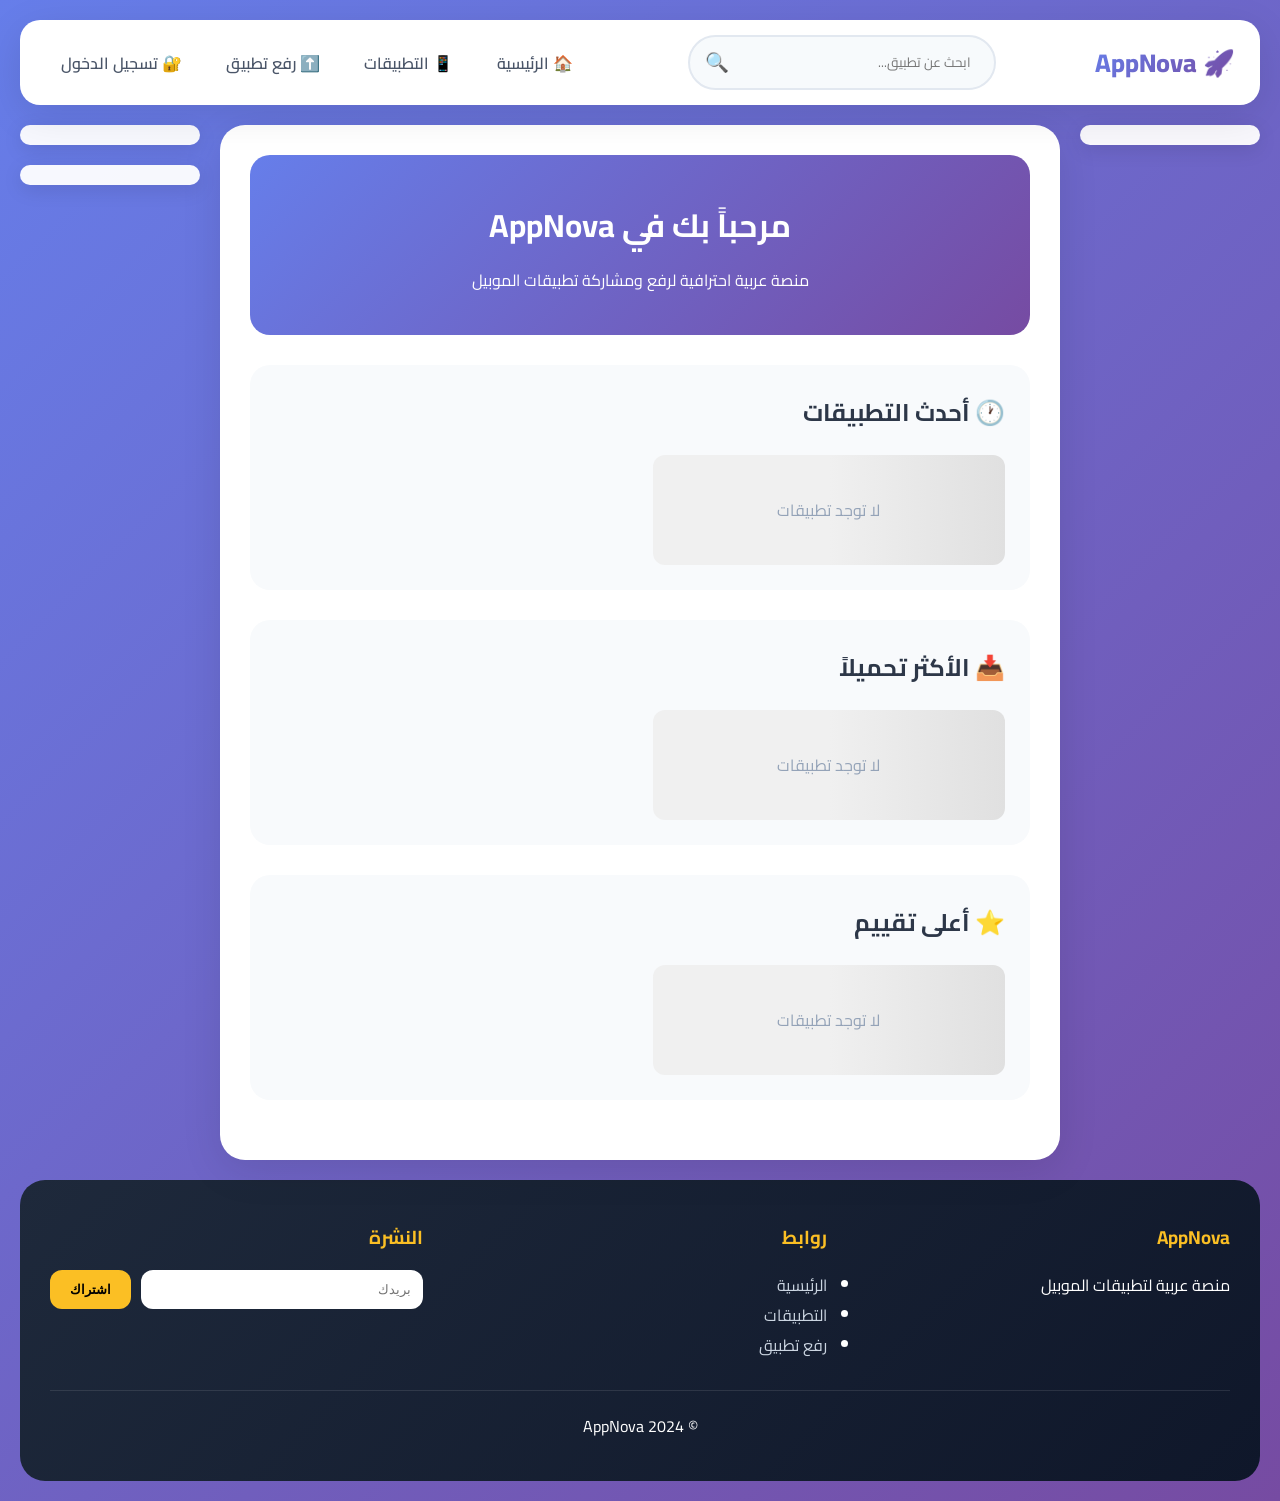
==== index.html @ c6bdfb3c "Add files via upload" ====
<!DOCTYPE html>
<html lang="ar" dir="rtl">
<head>
    <meta charset="UTF-8">
    <meta name="viewport" content="width=device-width, initial-scale=1.0">
    <title>AppNova - الرئيسية | متجر تطبيقات عربي</title>
    <link href="https://fonts.googleapis.com/css2?family=Cairo:wght@400;500;600;700;800&display=swap" rel="stylesheet">
    <link rel="stylesheet" href="style.css">
</head>
<body>
    <nav class="navbar">
        <div class="nav-container">
            <div class="logo">🚀 AppNova</div>
            <div class="search-container">
                <input type="text" id="searchInput" placeholder="ابحث عن تطبيق...">
                <button onclick="searchApps()">🔍</button>
            </div>
            <ul class="nav-links">
                <li><a href="index.html">🏠 الرئيسية</a></li>
                <li><a href="apps.html">📱 التطبيقات</a></li>
                <li id="uploadNav"><a href="upload.html">⬆️ رفع تطبيق</a></li>
                <li id="loginNav"><a href="login.html">🔐 تسجيل الدخول</a></li>
                <li id="adminNav" style="display:none;"><a href="admin.html">⚙️ الإدارة</a></li>
                <li id="userInfo" style="display:none;"></li>
            </ul>
        </div>
    </nav>

    <div class="main-layout">
        <aside class="ad-sidebar ad-left">
            <div class="ad-container">
                <script>
                    atOptions = {'key': 'd97eda55927b2ccbf2ad42d5cb6201f8', 'format': 'iframe', 'height': 600, 'width': 160};
                </script>
                <script src="https://www.highperformanceformat.com/d97eda55927b2ccbf2ad42d5cb6201f8/invoke.js"></script>
            </div>
        </aside>

        <main class="content-wrapper">
            <div class="hero">
                <h1>مرحباً بك في AppNova</h1>
                <p>منصة عربية احترافية لرفع ومشاركة تطبيقات الموبيل</p>
            </div>
            
            <div class="apps-section">
                <h2>🕐 أحدث التطبيقات</h2>
                <div class="apps-grid" id="latestApps"></div>
            </div>
            
            <div class="apps-section">
                <h2>📥 الأكثر تحميلاً</h2>
                <div class="apps-grid" id="mostDownloadedApps"></div>
            </div>
            
            <div class="apps-section">
                <h2>⭐ أعلى تقييم</h2>
                <div class="apps-grid" id="topRatedApps"></div>
            </div>
        </main>

        <aside class="ad-sidebar ad-right">
            <div class="ad-container">
                <script src="https://pl28941417.profitablecpmratenetwork.com/56/78/41/567841b929b9b0b5da580931d4c9140c.js"></script>
            </div>
            <div class="ad-container" style="margin-top: 20px;">
                <script>
                    atOptions = {'key': 'd97eda55927b2ccbf2ad42d5cb6201f8', 'format': 'iframe', 'height': 600, 'width': 160};
                </script>
                <script src="https://www.highperformanceformat.com/d97eda55927b2ccbf2ad42d5cb6201f8/invoke.js"></script>
            </div>
        </aside>
    </div>

    <footer class="footer">
        <div class="footer-content">
            <div class="footer-section"><h3>AppNova</h3><p>منصة عربية لتطبيقات الموبيل</p></div>
            <div class="footer-section"><h3>روابط</h3><ul><li><a href="index.html">الرئيسية</a></li><li><a href="apps.html">التطبيقات</a></li><li><a href="upload.html">رفع تطبيق</a></li></ul></div>
            <div class="footer-section"><h3>النشرة</h3><div class="newsletter"><input type="email" id="newsletterEmail" placeholder="بريدك"><button onclick="subscribeNewsletter()">اشتراك</button></div></div>
        </div>
        <div class="footer-bottom">© 2024 AppNova</div>
    </footer>

    <div id="ratingModal" class="modal">
        <div class="modal-content">
            <span class="close" onclick="closeModal()">&times;</span>
            <h3>⭐ تقييم التطبيق</h3>
            <div id="modalAppInfo"></div>
            <div class="rating-stars">
                <span class="star" onclick="setRating(1)">★</span>
                <span class="star" onclick="setRating(2)">★</span>
                <span class="star" onclick="setRating(3)">★</span>
                <span class="star" onclick="setRating(4)">★</span>
                <span class="star" onclick="setRating(5)">★</span>
            </div>
            <textarea id="commentText" placeholder="تعليقك..." rows="3"></textarea>
            <button onclick="submitRating()" class="submit-btn">إرسال</button>
        </div>
    </div>

    <div id="downloadModal" class="modal">
        <div class="modal-content">
            <span class="close" onclick="closeDownloadModal()">&times;</span>
            <h3>📥 تأكيد التحميل</h3>
            <div id="downloadAppInfo"></div>
            <button onclick="confirmDownload()" class="submit-btn" style="background:#10b981;">نعم، تحميل</button>
            <button onclick="closeDownloadModal()" class="submit-btn" style="background:#94a3b8;">إلغاء</button>
        </div>
    </div>

    <div id="adModal" class="modal">
        <div class="modal-content">
            <span class="close" onclick="closeAdModal()">&times;</span>
            <div id="modalAdContent"></div>
            <button onclick="closeAdModal()" class="submit-btn">إغلاق</button>
        </div>
    </div>

    <script src="config.js"></script>
    <script src="common.js"></script>
    <script src="home.js"></script>
</body>
</html>
---- style.css ----
* {
    margin: 0;
    padding: 0;
    box-sizing: border-box;
}

body {
    font-family: 'Cairo', sans-serif;
    background: linear-gradient(135deg, #667eea 0%, #764ba2 100%);
    min-height: 100vh;
    color: #2d3748;
}

/* شريط التنقل */
.navbar {
    background: white;
    border-radius: 20px;
    box-shadow: 0 10px 40px rgba(0,0,0,0.1);
    margin: 20px;
    position: sticky;
    top: 20px;
    z-index: 100;
}

.nav-container {
    padding: 15px 25px;
    display: flex;
    justify-content: space-between;
    align-items: center;
    flex-wrap: wrap;
    gap: 15px;
}

.logo {
    font-size: 1.6rem;
    font-weight: 800;
    background: linear-gradient(135deg, #667eea 0%, #764ba2 100%);
    -webkit-background-clip: text;
    background-clip: text;
    color: transparent;
}

.search-container {
    display: flex;
    background: #f7fafc;
    border-radius: 50px;
    padding: 5px 15px;
    border: 2px solid #e2e8f0;
}

.search-container input {
    border: none;
    background: none;
    padding: 8px;
    width: 250px;
    font-family: inherit;
    outline: none;
}

.search-container button {
    background: none;
    border: none;
    cursor: pointer;
    color: #667eea;
    font-size: 1.2rem;
}

.nav-links {
    display: flex;
    list-style: none;
    gap: 12px;
    flex-wrap: wrap;
}

.nav-links a {
    text-decoration: none;
    color: #4a5568;
    font-weight: 600;
    padding: 8px 16px;
    border-radius: 12px;
    transition: all 0.3s;
    display: flex;
    align-items: center;
    gap: 8px;
}

.nav-links a:hover {
    background: linear-gradient(135deg, #667eea 0%, #764ba2 100%);
    color: white;
}

/* التخطيط الرئيسي */
.main-layout {
    display: flex;
    max-width: 1400px;
    margin: 0 auto;
    padding: 0 20px;
    gap: 20px;
}

.content-wrapper {
    flex: 1;
    min-width: 0;
    background: white;
    border-radius: 25px;
    padding: 30px;
    box-shadow: 0 10px 40px rgba(0,0,0,0.1);
}

/* الإعلانات الجانبية */
.ad-sidebar {
    width: 180px;
    flex-shrink: 0;
}

.ad-container {
    background: rgba(255,255,255,0.95);
    border-radius: 15px;
    padding: 10px;
    text-align: center;
    box-shadow: 0 5px 20px rgba(0,0,0,0.1);
}

/* الهيرو */
.hero {
    text-align: center;
    padding: 40px 30px;
    background: linear-gradient(135deg, #667eea 0%, #764ba2 100%);
    border-radius: 20px;
    color: white;
    margin-bottom: 30px;
}

.hero h1 {
    font-size: 2rem;
    margin-bottom: 10px;
}

/* أقسام التطبيقات */
.apps-section {
    background: #f8fafc;
    border-radius: 20px;
    padding: 25px;
    margin-bottom: 30px;
}

.apps-section h2 {
    margin-bottom: 20px;
    color: #2d3748;
}

.apps-grid {
    display: grid;
    grid-template-columns: repeat(auto-fill, minmax(280px, 1fr));
    gap: 25px;
}

/* بطاقات التطبيقات */
.app-card {
    background: white;
    border-radius: 16px;
    overflow: hidden;
    box-shadow: 0 5px 20px rgba(0,0,0,0.08);
    transition: all 0.3s;
    cursor: pointer;
}

.app-card:hover {
    transform: translateY(-5px);
    box-shadow: 0 15px 35px rgba(0,0,0,0.15);
}

.app-card-image {
    width: 100%;
    height: 180px;
    object-fit: cover;
}

.app-card-content {
    padding: 18px;
}

.app-card-title {
    font-size: 1.1rem;
    font-weight: 800;
    margin-bottom: 8px;
}

.app-card-description {
    color: #718096;
    font-size: 0.85rem;
    margin-bottom: 12px;
    line-height: 1.5;
    display: -webkit-box;
    -webkit-line-clamp: 2;
    -webkit-box-orient: vertical;
    overflow: hidden;
}

.app-card-meta {
    display: flex;
    justify-content: space-between;
    margin-bottom: 8px;
    font-size: 0.8rem;
    color: #a0aec0;
}

.app-card-rating {
    color: #fbbf24;
}

.app-card-download {
    display: block;
    background: linear-gradient(135deg, #667eea 0%, #764ba2 100%);
    color: white;
    text-align: center;
    padding: 10px;
    border-radius: 12px;
    text-decoration: none;
    font-weight: 600;
    margin-top: 12px;
}

/* الفوتر */
.footer {
    background: linear-gradient(135deg, #1e293b 0%, #0f172a 100%);
    color: white;
    border-radius: 25px;
    margin: 20px;
    padding: 40px 30px;
}

.footer-content {
    display: grid;
    grid-template-columns: repeat(auto-fit, minmax(250px, 1fr));
    gap: 30px;
    margin-bottom: 30px;
}

.footer-section h3 {
    margin-bottom: 15px;
    color: #fbbf24;
}

.footer-section a {
    color: #cbd5e1;
    text-decoration: none;
}

.newsletter {
    display: flex;
    gap: 10px;
    margin-top: 10px;
}

.newsletter input {
    flex: 1;
    padding: 12px;
    border: none;
    border-radius: 12px;
}

.newsletter button {
    padding: 12px 20px;
    background: #fbbf24;
    border: none;
    border-radius: 12px;
    cursor: pointer;
    font-weight: bold;
}

.footer-bottom {
    text-align: center;
    padding-top: 20px;
    border-top: 1px solid rgba(255,255,255,0.1);
}

/* نماذج */
.upload-form-container, .auth-container {
    max-width: 600px;
    margin: 0 auto;
}

.form-group {
    margin-bottom: 15px;
}

.form-group label {
    display: block;
    margin-bottom: 8px;
    font-weight: 600;
}

.form-group input,
.form-group select,
.form-group textarea {
    width: 100%;
    padding: 12px;
    border: 2px solid #e2e8f0;
    border-radius: 12px;
    font-family: inherit;
    font-size: 0.95rem;
}

.form-group input:focus,
.form-group select:focus,
.form-group textarea:focus {
    outline: none;
    border-color: #667eea;
}

.form-row {
    display: grid;
    grid-template-columns: 1fr 1fr;
    gap: 15px;
    margin-bottom: 15px;
}

.submit-btn {
    width: 100%;
    padding: 14px;
    background: linear-gradient(135deg, #667eea 0%, #764ba2 100%);
    color: white;
    border: none;
    border-radius: 12px;
    font-weight: bold;
    cursor: pointer;
    transition: transform 0.2s;
}

.submit-btn:hover {
    transform: translateY(-2px);
}

/* التصنيفات */
.categories-bar {
    display: flex;
    gap: 12px;
    margin-bottom: 30px;
    flex-wrap: wrap;
    justify-content: center;
}

.category-btn {
    padding: 8px 20px;
    border: 2px solid #667eea;
    background: white;
    border-radius: 50px;
    cursor: pointer;
    font-family: inherit;
    font-weight: 600;
}

.category-btn.active,
.category-btn:hover {
    background: linear-gradient(135deg, #667eea 0%, #764ba2 100%);
    color: white;
}

/* النوافذ المنبثقة */
.modal {
    display: none;
    position: fixed;
    z-index: 1000;
    left: 0;
    top: 0;
    width: 100%;
    height: 100%;
    background: rgba(0,0,0,0.7);
}

.modal-content {
    background: white;
    margin: 5% auto;
    padding: 30px;
    border-radius: 25px;
    width: 90%;
    max-width: 500px;
    position: relative;
}

.close {
    position: absolute;
    left: 20px;
    top: 20px;
    font-size: 28px;
    cursor: pointer;
}

.rating-stars {
    display: flex;
    justify-content: center;
    gap: 12px;
    margin: 20px 0;
    font-size: 2.5rem;
}

.star {
    cursor: pointer;
    color: #cbd5e1;
}

.star.active {
    color: #fbbf24;
}

/* تنبيهات */
.alert {
    position: fixed;
    top: 20px;
    right: 20px;
    padding: 15px 25px;
    border-radius: 12px;
    color: white;
    font-weight: 600;
    z-index: 1001;
    animation: slideIn 0.3s;
}

.alert-success { background: #10b981; }
.alert-error { background: #ef4444; }
.alert-info { background: #3b82f6; }

@keyframes slideIn {
    from { transform: translateX(100%); opacity: 0; }
    to { transform: translateX(0); opacity: 1; }
}

@keyframes slideOut {
    from { transform: translateX(0); opacity: 1; }
    to { transform: translateX(100%); opacity: 0; }
}

/* تصميم متجاوب */
@media (max-width: 768px) {
    .main-layout {
        flex-direction: column;
        padding: 0 10px;
    }
    
    .ad-sidebar {
        width: 100%;
        display: flex;
        gap: 10px;
        order: 1;
    }
    
    .ad-sidebar .ad-container {
        flex: 1;
    }
    
    .content-wrapper {
        order: 0;
    }
    
    .nav-container {
        flex-direction: column;
    }
    
    .search-container {
        width: 100%;
    }
    
    .search-container input {
        width: 100%;
    }
    
    .hero h1 {
        font-size: 1.5rem;
    }
    
    .form-row {
        grid-template-columns: 1fr;
    }
    
    .apps-grid {
        grid-template-columns: 1fr;
    }
    
    .admin-tabs {
        justify-content: center;
    }
    
    .admin-tab {
        padding: 8px 16px;
        font-size: 0.85rem;
    }
    
    .stats-cards {
        grid-template-columns: repeat(2, 1fr);
    }
}

.loading-skeleton {
    background: linear-gradient(90deg, #f0f0f0 25%, #e0e0e0 50%, #f0f0f0 75%);
    background-size: 200% 100%;
    animation: loading 1s infinite;
    padding: 40px;
    text-align: center;
    border-radius: 12px;
    color: #94a3b8;
}

@keyframes loading {
    0% { background-position: 200% 0; }
    100% { background-position: -200% 0; }
}
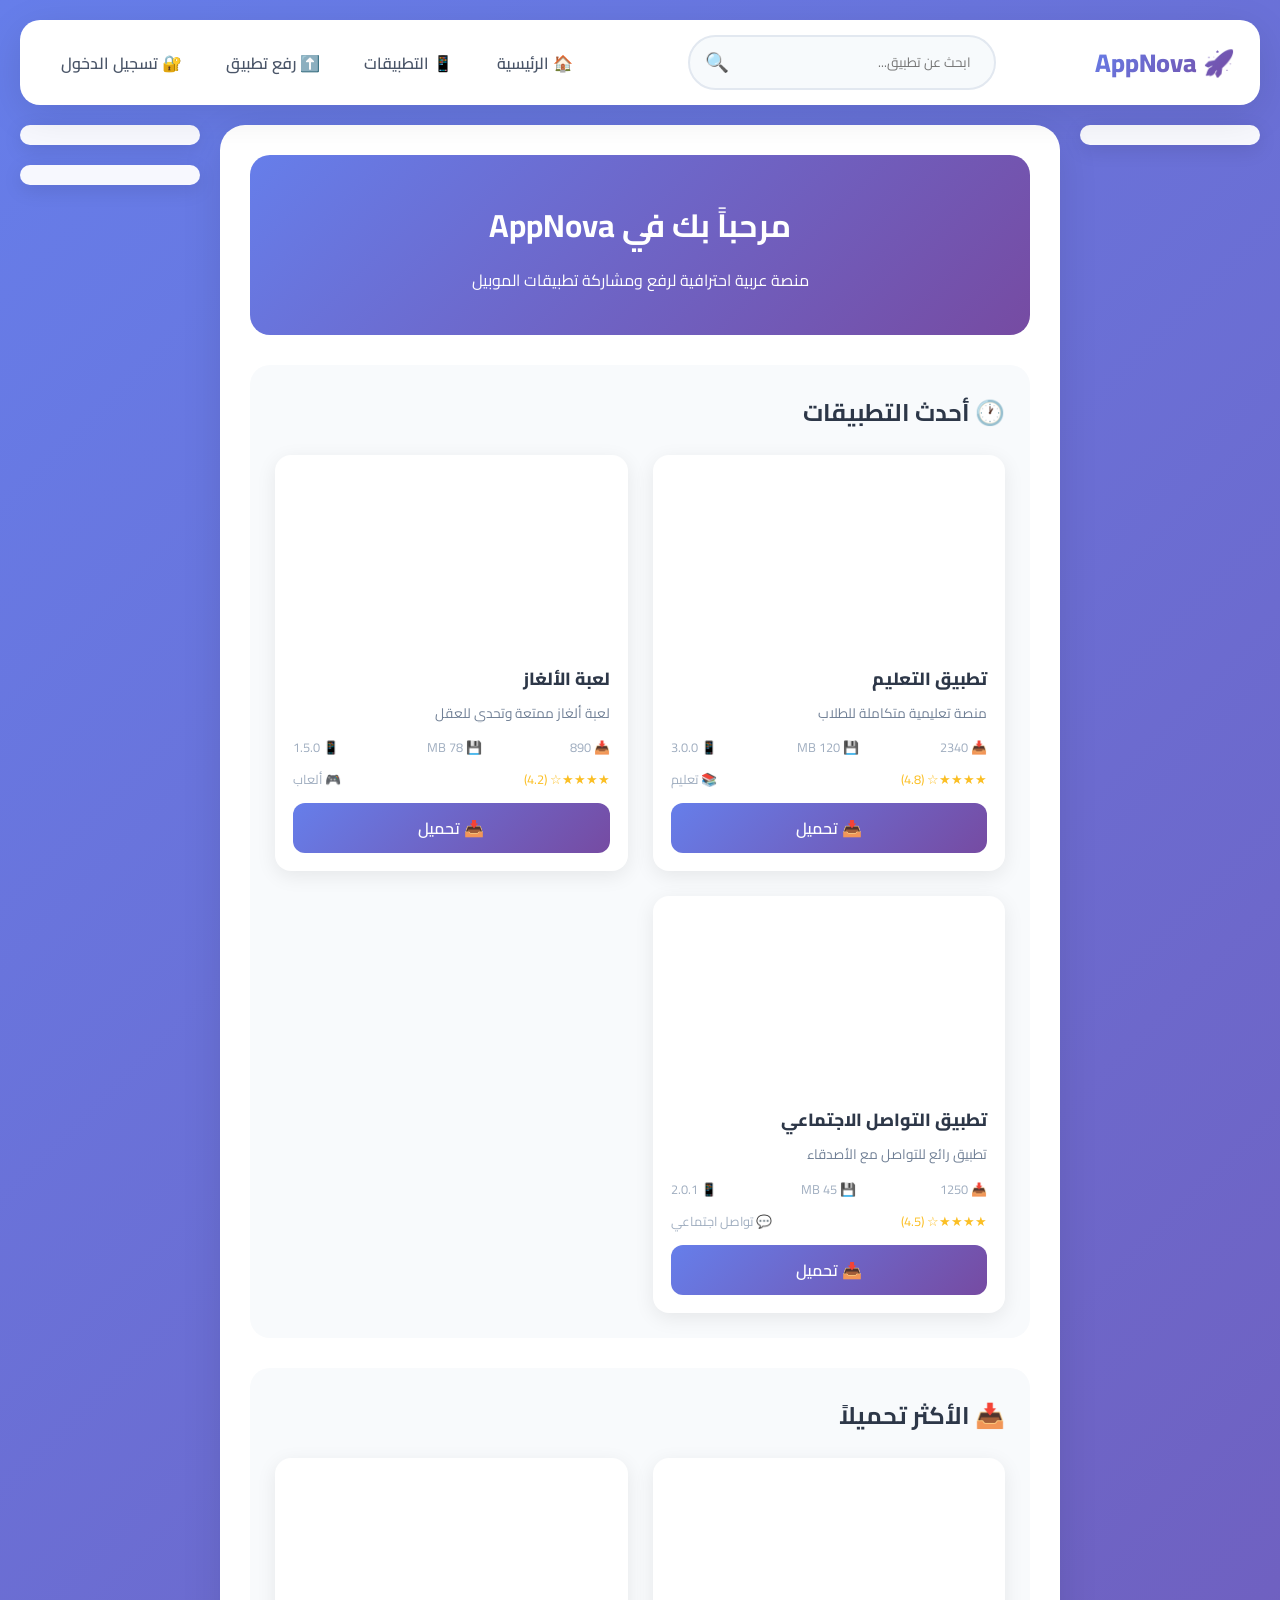
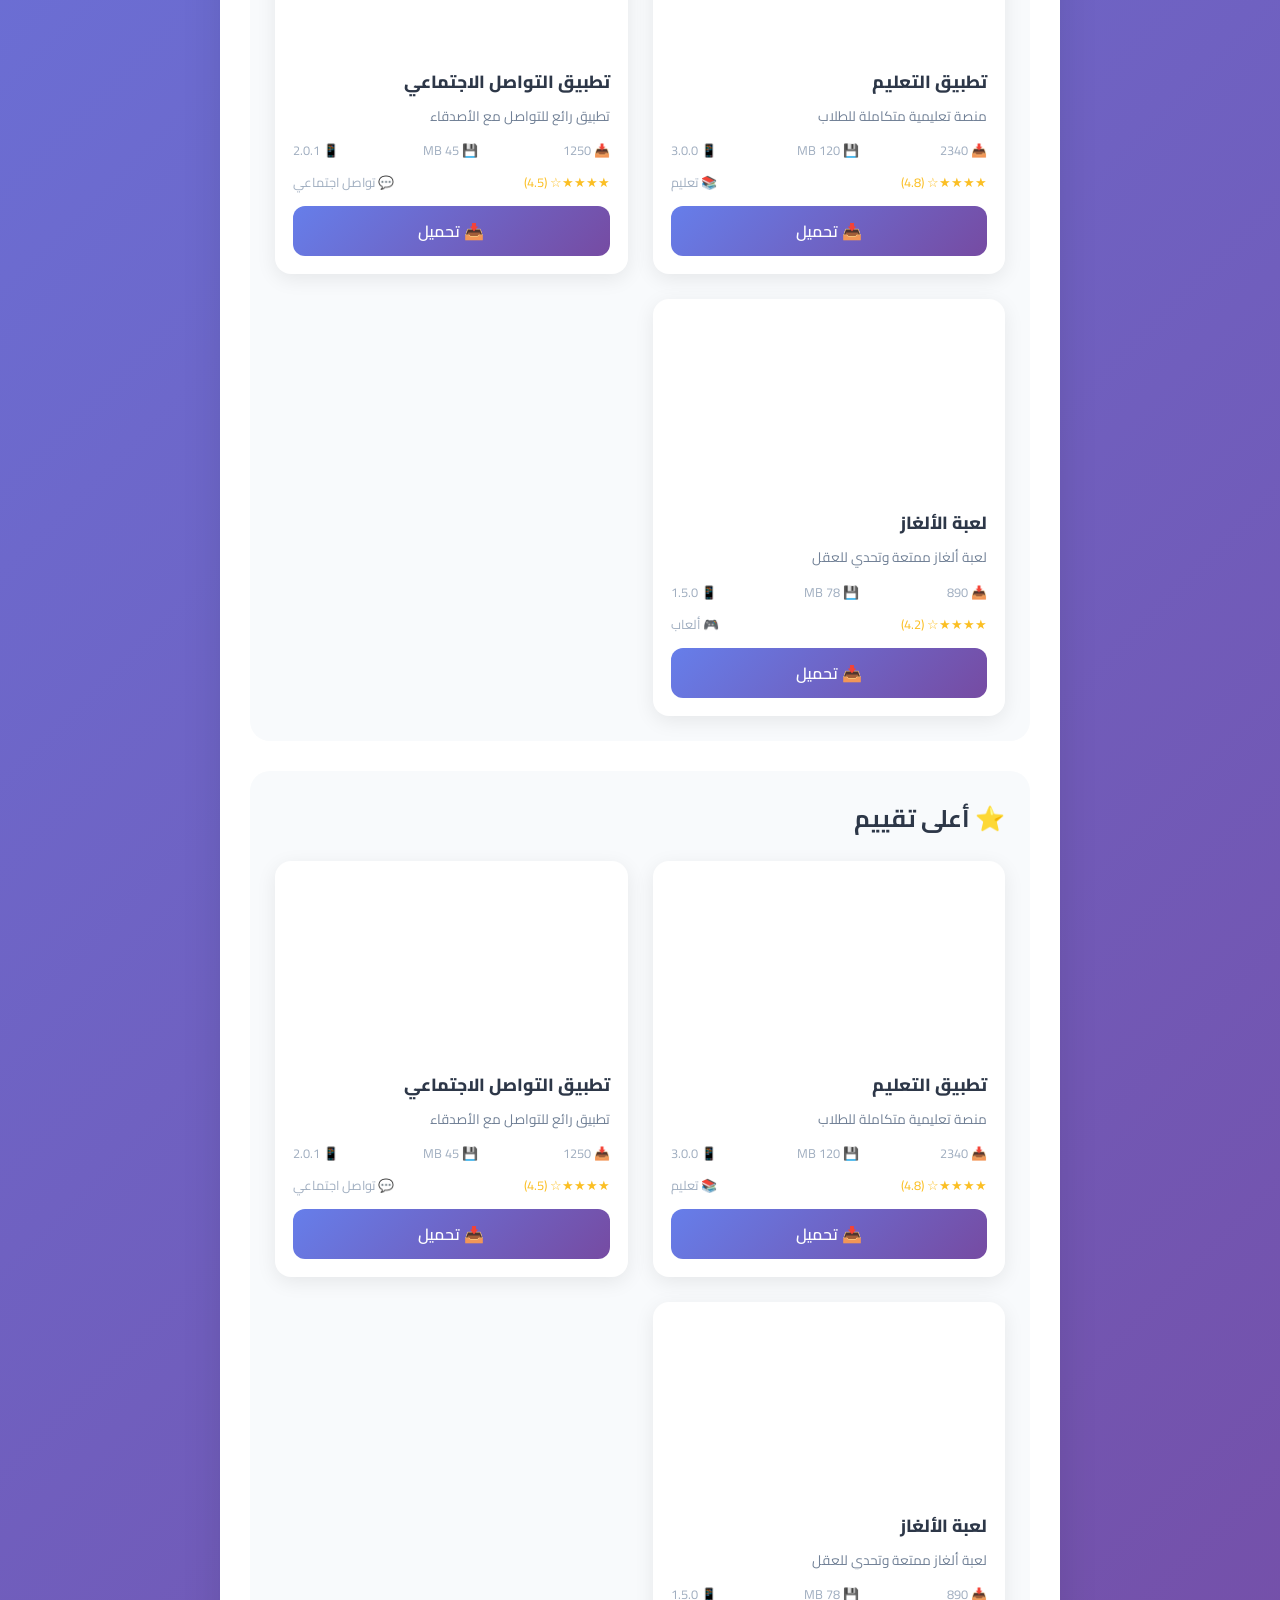
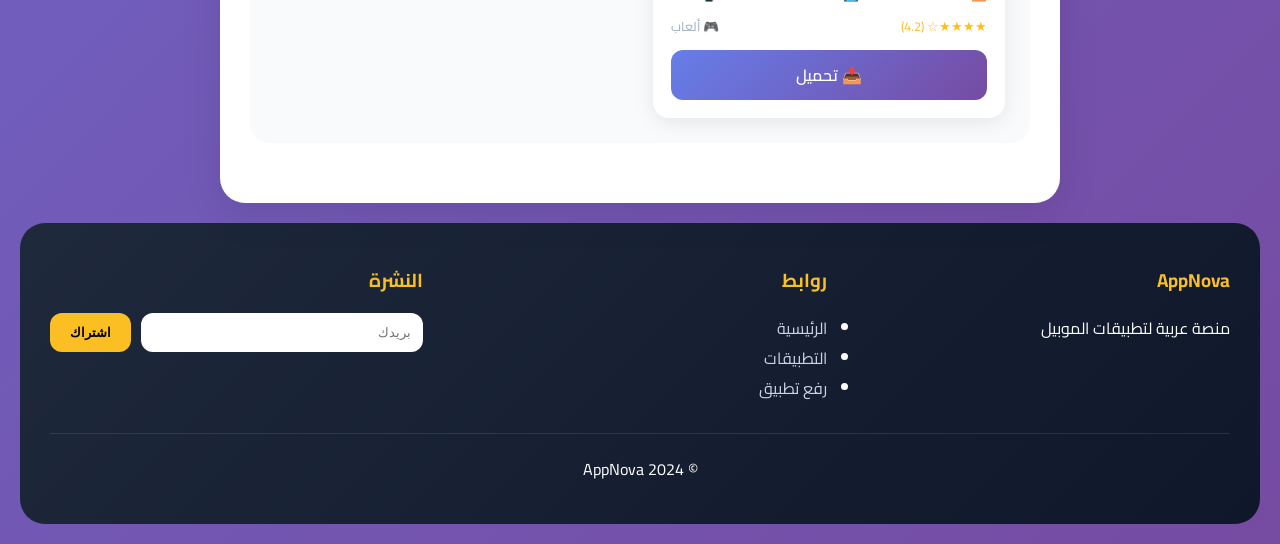
==== commit ebef2bd9: "Add files via upload" ====
--- a/index.html
+++ b/index.html
@@ -20,7 +20,8 @@
                 <li><a href="apps.html">📱 التطبيقات</a></li>
                 <li id="uploadNav"><a href="upload.html">⬆️ رفع تطبيق</a></li>
                 <li id="loginNav"><a href="login.html">🔐 تسجيل الدخول</a></li>
-                <li id="adminNav" style="display:none;"><a href="admin.html">⚙️ الإدارة</a></li>
+                <li id="adminNav" style="display:none;"><a href="admin.html">👑 الإدارة</a></li>
+                <li id="moderatorNav" style="display:none;"><a href="admin.html">🛡️ الإشراف</a></li>
                 <li id="userInfo" style="display:none;"></li>
             </ul>
         </div>
@@ -29,10 +30,7 @@
     <div class="main-layout">
         <aside class="ad-sidebar ad-left">
             <div class="ad-container">
-                <script>
-                    atOptions = {'key': 'd97eda55927b2ccbf2ad42d5cb6201f8', 'format': 'iframe', 'height': 600, 'width': 160};
-                </script>
-                <script src="https://www.highperformanceformat.com/d97eda55927b2ccbf2ad42d5cb6201f8/invoke.js"></script>
+                <script src="https://pl28941680.profitablecpmratenetwork.com/8b/d5/21/8bd5212efbe7fc123c0c78afb316cd4f.js"></script>
             </div>
         </aside>
 
@@ -60,13 +58,10 @@
 
         <aside class="ad-sidebar ad-right">
             <div class="ad-container">
-                <script src="https://pl28941417.profitablecpmratenetwork.com/56/78/41/567841b929b9b0b5da580931d4c9140c.js"></script>
+                <script src="https://pl28941680.profitablecpmratenetwork.com/8b/d5/21/8bd5212efbe7fc123c0c78afb316cd4f.js"></script>
             </div>
             <div class="ad-container" style="margin-top: 20px;">
-                <script>
-                    atOptions = {'key': 'd97eda55927b2ccbf2ad42d5cb6201f8', 'format': 'iframe', 'height': 600, 'width': 160};
-                </script>
-                <script src="https://www.highperformanceformat.com/d97eda55927b2ccbf2ad42d5cb6201f8/invoke.js"></script>
+                <script src="https://pl28941680.profitablecpmratenetwork.com/8b/d5/21/8bd5212efbe7fc123c0c78afb316cd4f.js"></script>
             </div>
         </aside>
     </div>
--- a/style.css
+++ b/style.css
@@ -11,14 +11,14 @@
     color: #2d3748;
 }
 
-/* شريط التنقل */
+/* شريط التنقل - متحرك مع الصفحة (غير ثابت) */
 .navbar {
     background: white;
     border-radius: 20px;
     box-shadow: 0 10px 40px rgba(0,0,0,0.1);
     margin: 20px;
-    position: sticky;
-    top: 20px;
+    position: relative;
+    top: auto;
     z-index: 100;
 }
 
@@ -431,7 +431,7 @@
     to { transform: translateX(100%); opacity: 0; }
 }
 
-/* تصميم متجاوب */
+/* ========== تصميم الموبايل - 2 أعمدة ========== */
 @media (max-width: 768px) {
     .main-layout {
         flex-direction: column;
@@ -451,6 +451,7 @@
     
     .content-wrapper {
         order: 0;
+        padding: 15px;
     }
     
     .nav-container {
@@ -473,21 +474,151 @@
         grid-template-columns: 1fr;
     }
     
+    /* 2 أعمدة في عرض الموبايل */
     .apps-grid {
-        grid-template-columns: 1fr;
-    }
-    
-    .admin-tabs {
-        justify-content: center;
-    }
-    
-    .admin-tab {
-        padding: 8px 16px;
+        grid-template-columns: repeat(2, 1fr);
+        gap: 12px;
+    }
+    
+    .app-card {
+        margin: 0;
+    }
+    
+    .app-card-image {
+        height: 100px;
+    }
+    
+    .app-card-content {
+        padding: 10px;
+    }
+    
+    .app-card-title {
         font-size: 0.85rem;
+        margin-bottom: 4px;
+    }
+    
+    .app-card-description {
+        font-size: 0.7rem;
+        -webkit-line-clamp: 2;
+        margin-bottom: 6px;
+    }
+    
+    .app-card-meta {
+        font-size: 0.65rem;
+        flex-wrap: wrap;
+        gap: 4px;
+        margin-bottom: 4px;
+    }
+    
+    .app-card-download {
+        padding: 6px;
+        font-size: 0.7rem;
+        margin-top: 8px;
+    }
+    
+    .apps-section {
+        padding: 12px;
+        margin-bottom: 15px;
+    }
+    
+    .apps-section h2 {
+        font-size: 1.1rem;
+        margin-bottom: 12px;
     }
     
     .stats-cards {
         grid-template-columns: repeat(2, 1fr);
+        gap: 10px;
+    }
+    
+    .stat-card {
+        padding: 10px;
+    }
+    
+    .stat-card h3 {
+        font-size: 1.2rem;
+    }
+    
+    .stat-card p {
+        font-size: 0.7rem;
+    }
+    
+    .admin-table {
+        font-size: 0.7rem;
+        overflow-x: auto;
+    }
+    
+    .admin-table th,
+    .admin-table td {
+        padding: 6px 4px;
+    }
+    
+    .action-buttons {
+        gap: 3px;
+        flex-direction: column;
+    }
+    
+    .btn-edit, .btn-delete, .btn-view, .btn-permissions {
+        padding: 3px 6px;
+        font-size: 0.6rem;
+    }
+    
+    .admin-tabs {
+        gap: 5px;
+        justify-content: center;
+        flex-wrap: wrap;
+    }
+    
+    .admin-tab {
+        padding: 6px 12px;
+        font-size: 0.7rem;
+    }
+    
+    .permissions-group {
+        gap: 8px;
+        flex-wrap: wrap;
+    }
+    
+    .permissions-group label {
+        font-size: 0.7rem;
+    }
+    
+    .footer {
+        margin: 10px;
+        padding: 20px 15px;
+    }
+    
+    .footer-content {
+        grid-template-columns: 1fr;
+        gap: 15px;
+    }
+    
+    .newsletter {
+        flex-direction: column;
+    }
+    
+    .newsletter button {
+        width: 100%;
+    }
+    
+    .categories-admin {
+        padding: 12px;
+    }
+    
+    .category-item {
+        flex-direction: column;
+        gap: 8px;
+        text-align: center;
+    }
+    
+    .add-category-form {
+        flex-direction: column;
+    }
+    
+    .permissions-modal-content {
+        width: 95%;
+        margin: 10% auto;
+        padding: 20px;
     }
 }
 
@@ -504,4 +635,214 @@
 @keyframes loading {
     0% { background-position: 200% 0; }
     100% { background-position: -200% 0; }
+}
+
+/* إضافات لإدارة التصنيفات */
+.categories-admin {
+    background: #f8fafc;
+    border-radius: 15px;
+    padding: 20px;
+    margin-bottom: 20px;
+}
+
+.category-item {
+    display: flex;
+    justify-content: space-between;
+    align-items: center;
+    padding: 12px;
+    border-bottom: 1px solid #e2e8f0;
+    transition: background 0.2s;
+}
+
+.category-item:hover {
+    background: #f1f5f9;
+}
+
+.category-item:last-child {
+    border-bottom: none;
+}
+
+.category-name {
+    font-weight: 600;
+    display: flex;
+    align-items: center;
+    gap: 10px;
+    font-size: 1rem;
+}
+
+.category-actions {
+    display: flex;
+    gap: 8px;
+}
+
+.add-category-form {
+    display: flex;
+    gap: 10px;
+    margin-top: 20px;
+    padding-top: 15px;
+    border-top: 2px dashed #e2e8f0;
+}
+
+.add-category-form input {
+    flex: 1;
+    padding: 10px 15px;
+    border: 2px solid #e2e8f0;
+    border-radius: 10px;
+    font-family: inherit;
+    font-size: 0.9rem;
+}
+
+.add-category-form input:focus {
+    outline: none;
+    border-color: #667eea;
+}
+
+.add-category-form button {
+    padding: 10px 25px;
+    background: linear-gradient(135deg, #667eea 0%, #764ba2 100%);
+    color: white;
+    border: none;
+    border-radius: 10px;
+    cursor: pointer;
+    font-weight: 600;
+    transition: transform 0.2s;
+}
+
+.add-category-form button:hover {
+    transform: scale(1.02);
+}
+
+/* أزرار الإدارة */
+.btn-permissions {
+    background: #f59e0b;
+    color: white;
+    border: none;
+    padding: 6px 12px;
+    border-radius: 8px;
+    cursor: pointer;
+    font-size: 0.8rem;
+}
+
+.btn-permissions:hover {
+    background: #d97706;
+}
+
+/* نافذة الصلاحيات */
+.permissions-modal-content {
+    max-width: 450px;
+}
+
+.permissions-list {
+    display: flex;
+    flex-direction: column;
+    gap: 12px;
+    margin: 20px 0;
+}
+
+.permission-item {
+    display: flex;
+    align-items: center;
+    gap: 12px;
+    padding: 8px;
+    background: #f8fafc;
+    border-radius: 10px;
+}
+
+.permission-item input {
+    width: 18px;
+    height: 18px;
+    cursor: pointer;
+}
+
+.permission-item label {
+    cursor: pointer;
+    font-weight: 500;
+    flex: 1;
+}
+
+.permission-desc {
+    font-size: 0.75rem;
+    color: #64748b;
+}
+
+.admin-tab.disabled {
+    opacity: 0.5;
+    cursor: not-allowed;
+    pointer-events: none;
+}
+
+/* أيقونة الموقع */
+.favicon-upload {
+    display: flex;
+    align-items: center;
+    gap: 15px;
+    background: #f8fafc;
+    padding: 15px;
+    border-radius: 12px;
+    margin-bottom: 20px;
+    flex-wrap: wrap;
+}
+
+.favicon-preview {
+    width: 48px;
+    height: 48px;
+    border-radius: 12px;
+    background: white;
+    display: flex;
+    align-items: center;
+    justify-content: center;
+    border: 2px solid #e2e8f0;
+    overflow: hidden;
+}
+
+.favicon-preview img {
+    width: 100%;
+    height: 100%;
+    object-fit: cover;
+}
+
+.favicon-upload input[type="file"] {
+    flex: 1;
+    padding: 10px;
+    border: 2px solid #e2e8f0;
+    border-radius: 10px;
+    font-family: inherit;
+}
+
+.favicon-upload button {
+    padding: 10px 20px;
+    background: #667eea;
+    color: white;
+    border: none;
+    border-radius: 10px;
+    cursor: pointer;
+    font-weight: 600;
+}
+
+.favicon-upload button:hover {
+    background: #5a67d8;
+}
+
+.favicon-upload .remove-favicon {
+    background: #ef4444;
+}
+
+.favicon-upload .remove-favicon:hover {
+    background: #dc2626;
+}
+
+/* أنيميشن التحميل للإعلان */
+@keyframes spin {
+    0% { transform: rotate(0deg); }
+    100% { transform: rotate(360deg); }
+}
+
+.loading-spinner {
+    width: 30px;
+    height: 30px;
+    border: 3px solid #f3f3f3;
+    border-top: 3px solid #667eea;
+    border-radius: 50%;
+    animation: spin 1s linear infinite;
+    margin: 10px auto;
 }
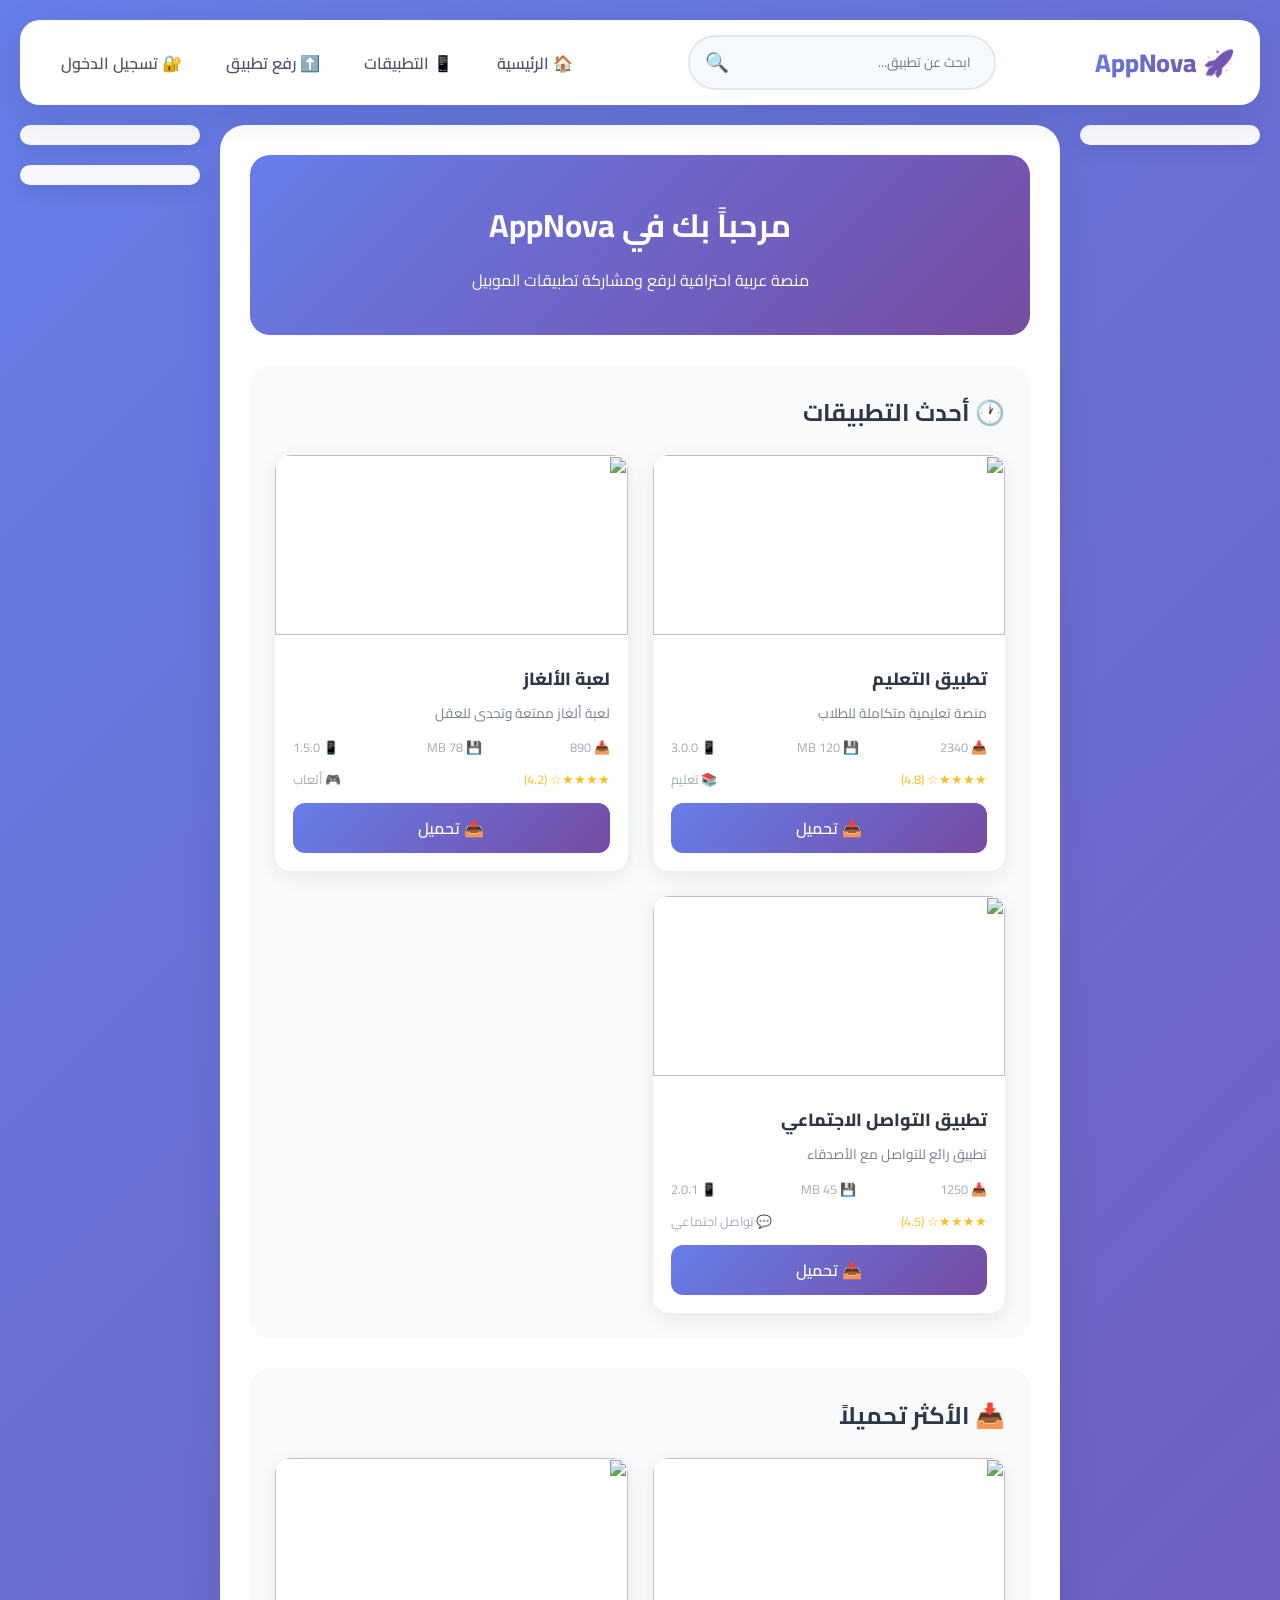
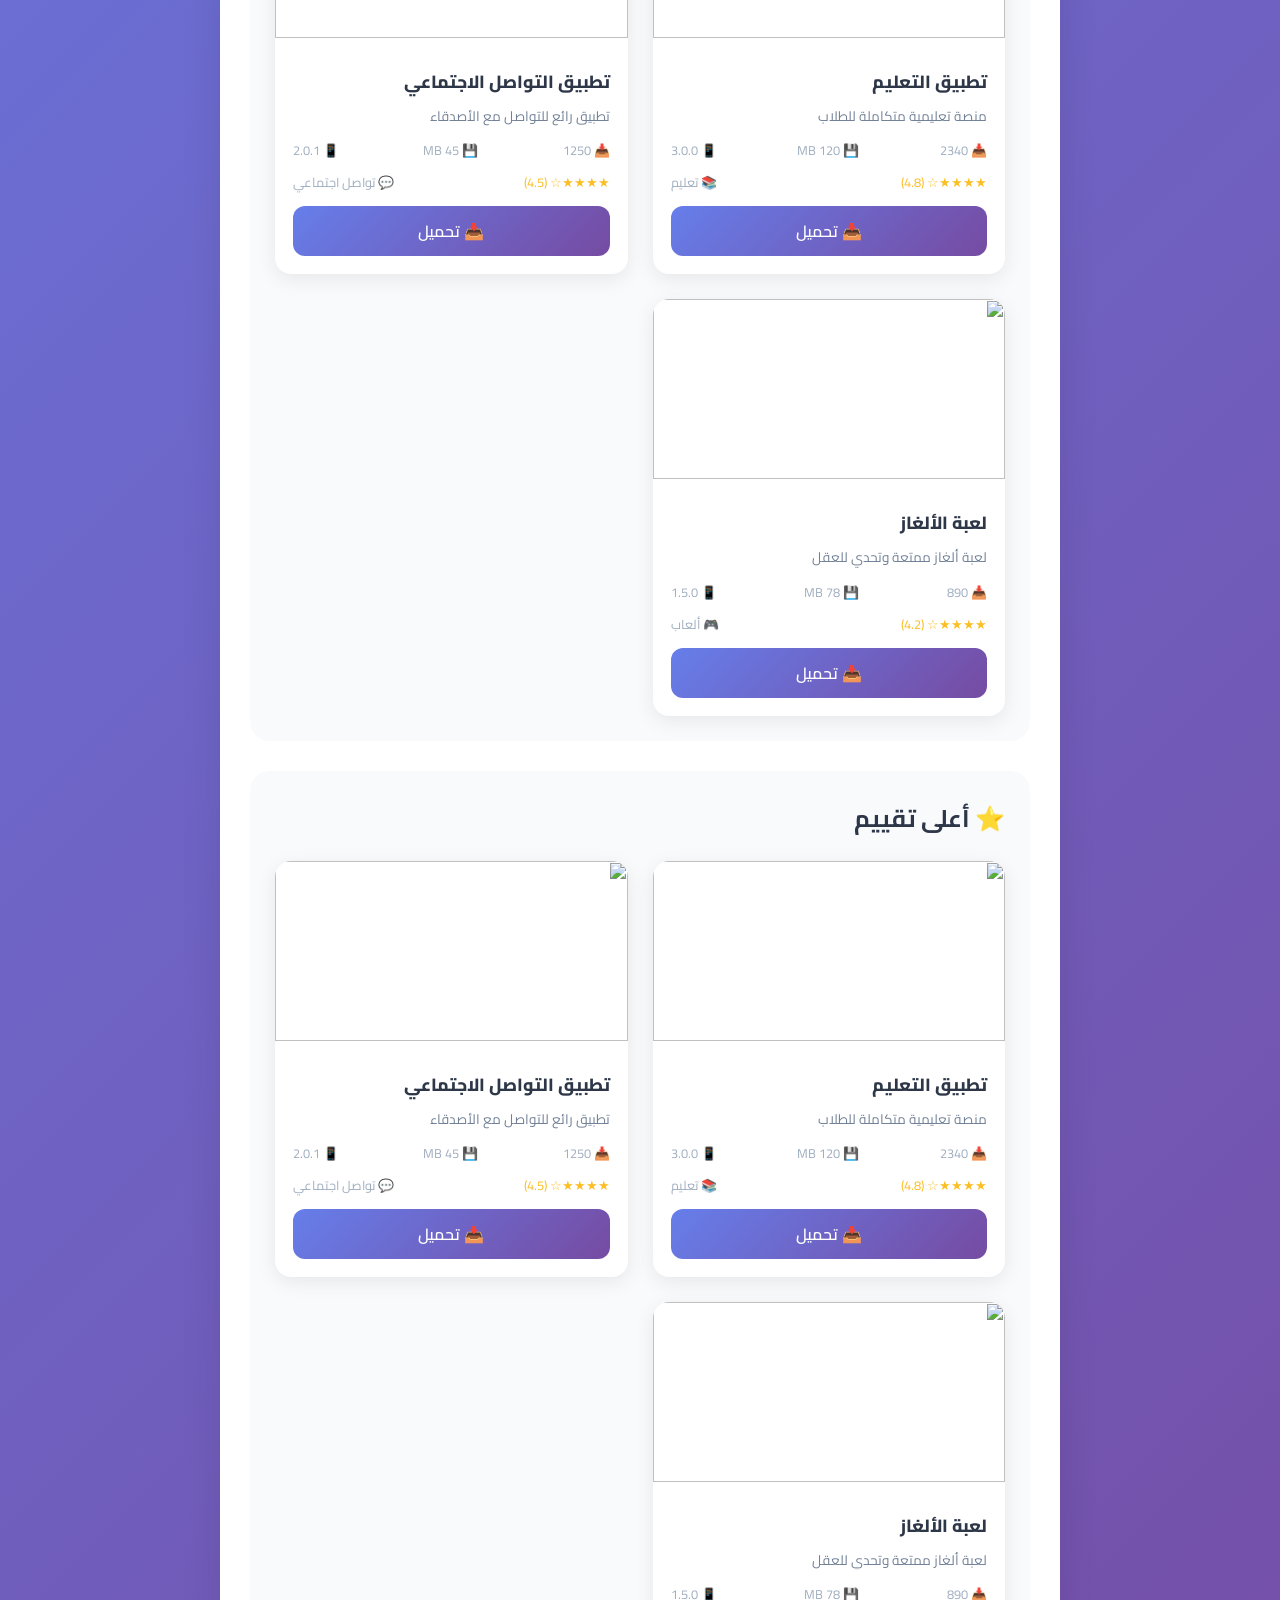
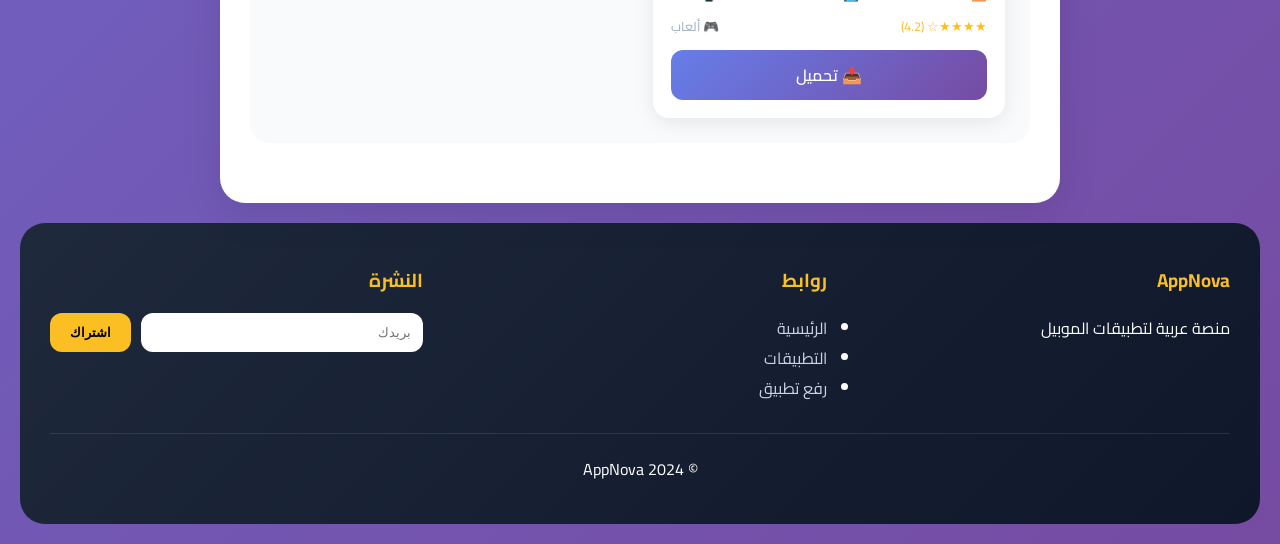
==== commit c8ecc8a5: "Add files via upload" ====
--- a/index.html
+++ b/index.html
@@ -8,6 +8,11 @@
     <link rel="stylesheet" href="style.css">
 </head>
 <body>
+    <!-- الإعلان العلوي -->
+    <div style="text-align: center; margin: 10px auto; max-width: 1200px;">
+        <script src="https://pl28941417.profitablecpmratenetwork.com/56/78/41/567841b929b9b0b5da580931d4c9140c.js"></script>
+    </div>
+
     <nav class="navbar">
         <div class="nav-container">
             <div class="logo">🚀 AppNova</div>
@@ -30,7 +35,10 @@
     <div class="main-layout">
         <aside class="ad-sidebar ad-left">
             <div class="ad-container">
-                <script src="https://pl28941680.profitablecpmratenetwork.com/8b/d5/21/8bd5212efbe7fc123c0c78afb316cd4f.js"></script>
+                <script>
+                    atOptions = {'key': 'd97eda55927b2ccbf2ad42d5cb6201f8', 'format': 'iframe', 'height': 600, 'width': 160};
+                </script>
+                <script src="https://www.highperformanceformat.com/d97eda55927b2ccbf2ad42d5cb6201f8/invoke.js"></script>
             </div>
         </aside>
 
@@ -58,10 +66,16 @@
 
         <aside class="ad-sidebar ad-right">
             <div class="ad-container">
-                <script src="https://pl28941680.profitablecpmratenetwork.com/8b/d5/21/8bd5212efbe7fc123c0c78afb316cd4f.js"></script>
+                <script>
+                    atOptions = {'key': 'd97eda55927b2ccbf2ad42d5cb6201f8', 'format': 'iframe', 'height': 600, 'width': 160};
+                </script>
+                <script src="https://www.highperformanceformat.com/d97eda55927b2ccbf2ad42d5cb6201f8/invoke.js"></script>
             </div>
             <div class="ad-container" style="margin-top: 20px;">
-                <script src="https://pl28941680.profitablecpmratenetwork.com/8b/d5/21/8bd5212efbe7fc123c0c78afb316cd4f.js"></script>
+                <script>
+                    atOptions = {'key': 'd97eda55927b2ccbf2ad42d5cb6201f8', 'format': 'iframe', 'height': 600, 'width': 160};
+                </script>
+                <script src="https://www.highperformanceformat.com/d97eda55927b2ccbf2ad42d5cb6201f8/invoke.js"></script>
             </div>
         </aside>
     </div>
@@ -74,6 +88,11 @@
         </div>
         <div class="footer-bottom">© 2024 AppNova</div>
     </footer>
+
+    <!-- الإعلان السفلي -->
+    <div style="text-align: center; margin: 10px auto; max-width: 1200px;">
+        <script src="https://pl28941417.profitablecpmratenetwork.com/56/78/41/567841b929b9b0b5da580931d4c9140c.js"></script>
+    </div>
 
     <div id="ratingModal" class="modal">
         <div class="modal-content">
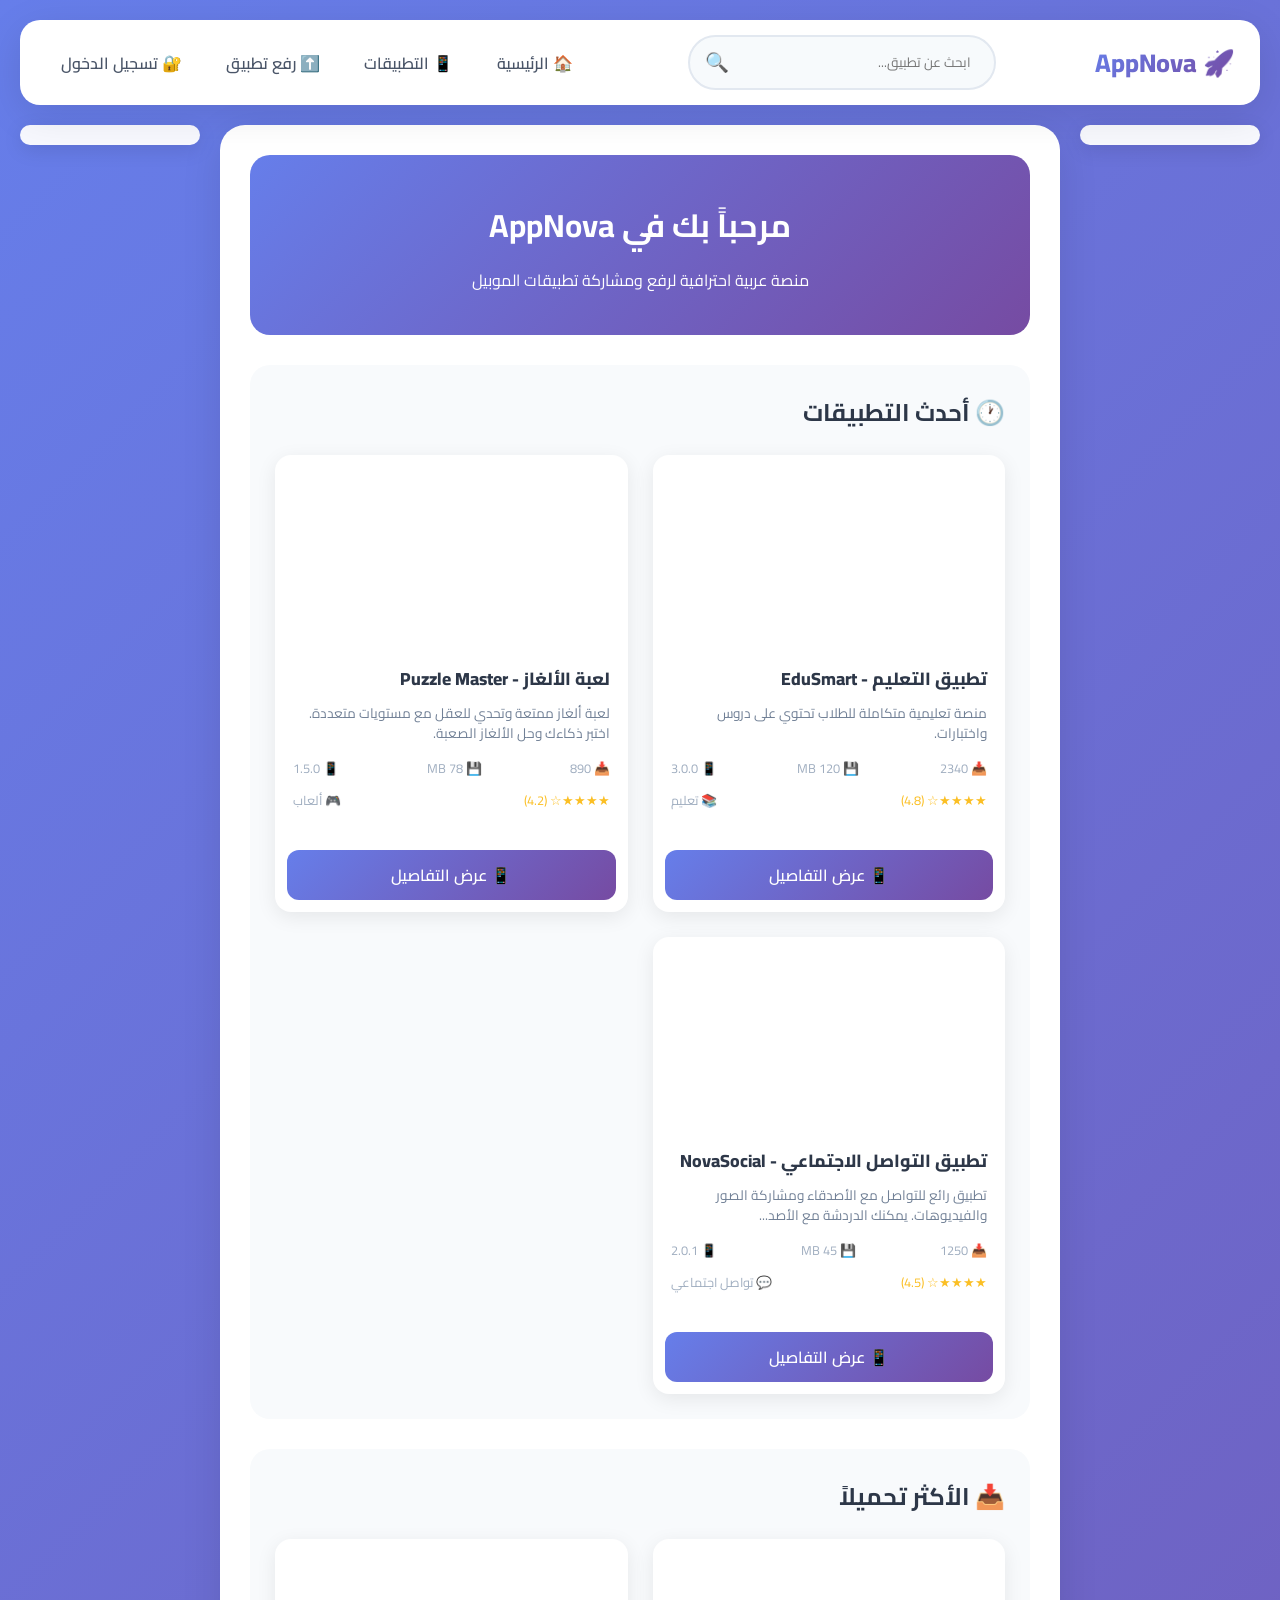
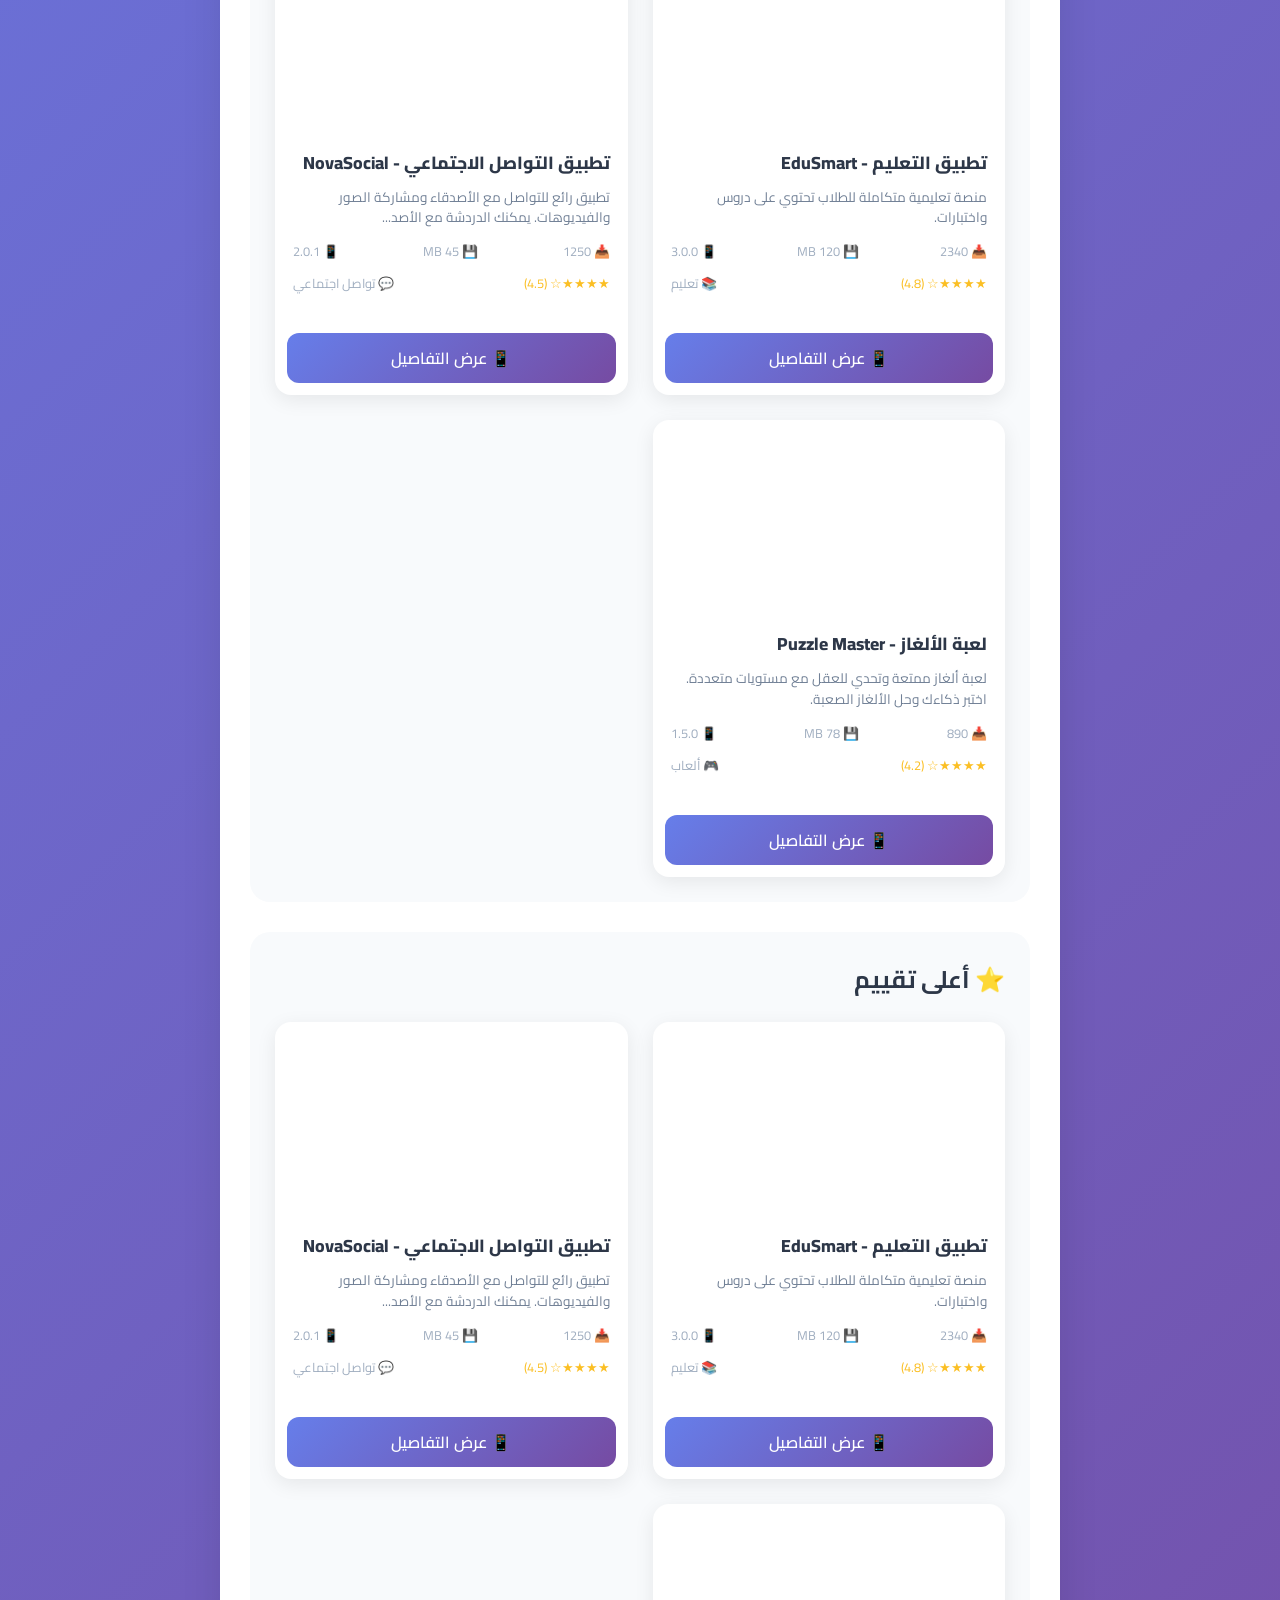
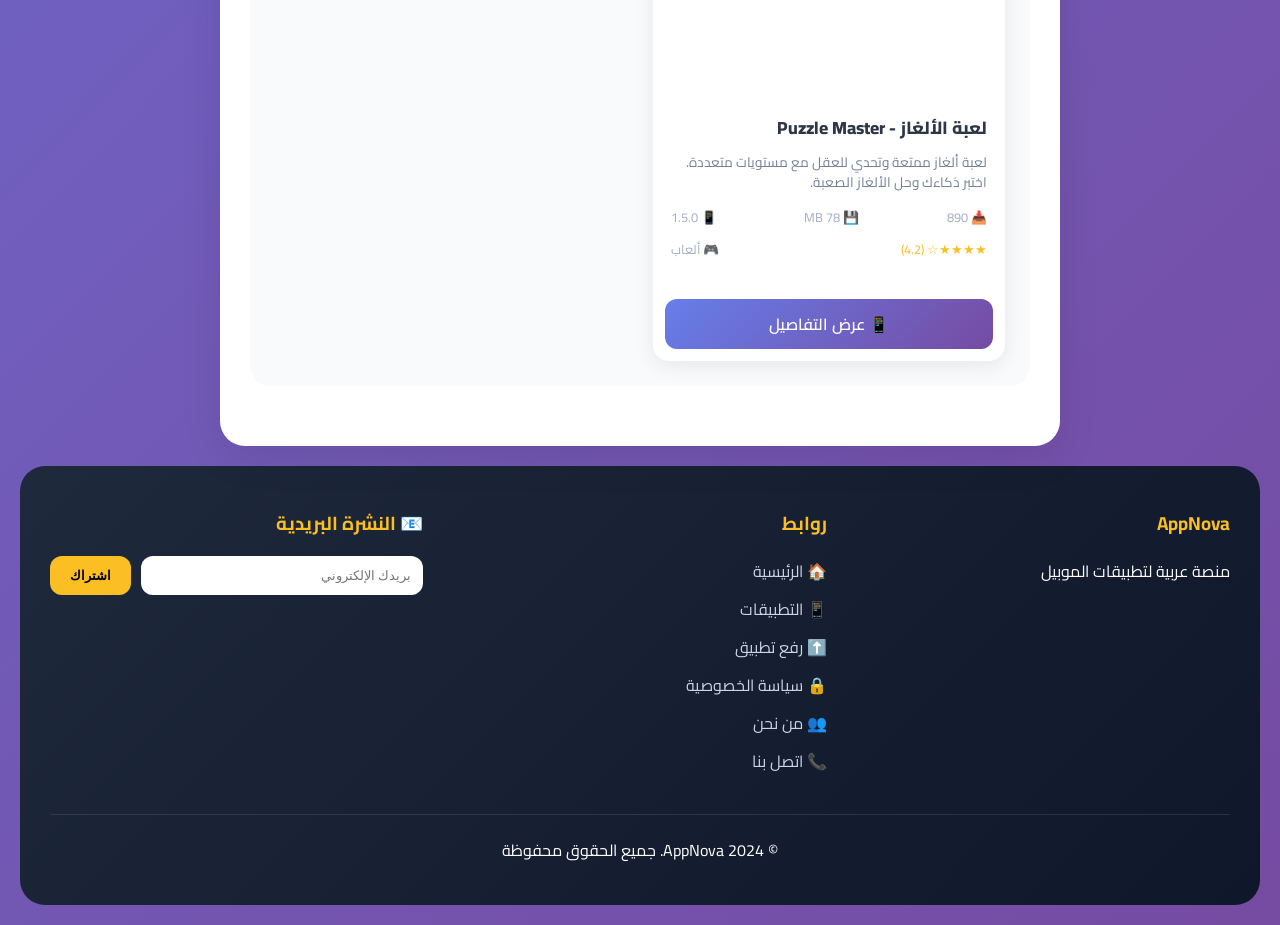
==== commit 0f0e86f6: "Add files via upload" ====
--- a/index.html
+++ b/index.html
@@ -4,14 +4,13 @@
     <meta charset="UTF-8">
     <meta name="viewport" content="width=device-width, initial-scale=1.0">
     <title>AppNova - الرئيسية | متجر تطبيقات عربي</title>
+    <meta name="description" content="منصة عربية لرفع ومشاركة تطبيقات الموبيل. اكتشف أحدث التطبيقات والألعاب">
+    <meta name="keywords" content="تطبيقات, موبايل, تحميل تطبيقات, ألعاب, برامج">
     <link href="https://fonts.googleapis.com/css2?family=Cairo:wght@400;500;600;700;800&display=swap" rel="stylesheet">
     <link rel="stylesheet" href="style.css">
 </head>
 <body>
-    <!-- الإعلان العلوي -->
-    <div style="text-align: center; margin: 10px auto; max-width: 1200px;">
-        <script src="https://pl28941417.profitablecpmratenetwork.com/56/78/41/567841b929b9b0b5da580931d4c9140c.js"></script>
-    </div>
+    <div id="topAdContainer" style="text-align: center; margin: 10px auto; max-width: 1200px;"></div>
 
     <nav class="navbar">
         <div class="nav-container">
@@ -34,12 +33,7 @@
 
     <div class="main-layout">
         <aside class="ad-sidebar ad-left">
-            <div class="ad-container">
-                <script>
-                    atOptions = {'key': 'd97eda55927b2ccbf2ad42d5cb6201f8', 'format': 'iframe', 'height': 600, 'width': 160};
-                </script>
-                <script src="https://www.highperformanceformat.com/d97eda55927b2ccbf2ad42d5cb6201f8/invoke.js"></script>
-            </div>
+            <div id="leftAdContainer" class="ad-container"></div>
         </aside>
 
         <main class="content-wrapper">
@@ -65,61 +59,39 @@
         </main>
 
         <aside class="ad-sidebar ad-right">
-            <div class="ad-container">
-                <script>
-                    atOptions = {'key': 'd97eda55927b2ccbf2ad42d5cb6201f8', 'format': 'iframe', 'height': 600, 'width': 160};
-                </script>
-                <script src="https://www.highperformanceformat.com/d97eda55927b2ccbf2ad42d5cb6201f8/invoke.js"></script>
-            </div>
-            <div class="ad-container" style="margin-top: 20px;">
-                <script>
-                    atOptions = {'key': 'd97eda55927b2ccbf2ad42d5cb6201f8', 'format': 'iframe', 'height': 600, 'width': 160};
-                </script>
-                <script src="https://www.highperformanceformat.com/d97eda55927b2ccbf2ad42d5cb6201f8/invoke.js"></script>
-            </div>
+            <div id="rightAdContainer" class="ad-container"></div>
         </aside>
     </div>
 
     <footer class="footer">
         <div class="footer-content">
-            <div class="footer-section"><h3>AppNova</h3><p>منصة عربية لتطبيقات الموبيل</p></div>
-            <div class="footer-section"><h3>روابط</h3><ul><li><a href="index.html">الرئيسية</a></li><li><a href="apps.html">التطبيقات</a></li><li><a href="upload.html">رفع تطبيق</a></li></ul></div>
-            <div class="footer-section"><h3>النشرة</h3><div class="newsletter"><input type="email" id="newsletterEmail" placeholder="بريدك"><button onclick="subscribeNewsletter()">اشتراك</button></div></div>
+            <div class="footer-section">
+                <h3>AppNova</h3>
+                <p>منصة عربية لتطبيقات الموبيل</p>
+            </div>
+            <div class="footer-section">
+                <h3>روابط</h3>
+                <ul>
+                    <li><a href="index.html">🏠 الرئيسية</a></li>
+                    <li><a href="apps.html">📱 التطبيقات</a></li>
+                    <li><a href="upload.html">⬆️ رفع تطبيق</a></li>
+                    <li><a href="privacy.html">🔒 سياسة الخصوصية</a></li>
+                    <li><a href="about.html">👥 من نحن</a></li>
+                    <li><a href="contact.html">📞 اتصل بنا</a></li>
+                </ul>
+            </div>
+            <div class="footer-section">
+                <h3>📧 النشرة البريدية</h3>
+                <div class="newsletter">
+                    <input type="email" id="newsletterEmail" placeholder="بريدك الإلكتروني">
+                    <button onclick="subscribeNewsletter()">اشتراك</button>
+                </div>
+            </div>
         </div>
-        <div class="footer-bottom">© 2024 AppNova</div>
+        <div class="footer-bottom">© 2024 AppNova. جميع الحقوق محفوظة</div>
     </footer>
 
-    <!-- الإعلان السفلي -->
-    <div style="text-align: center; margin: 10px auto; max-width: 1200px;">
-        <script src="https://pl28941417.profitablecpmratenetwork.com/56/78/41/567841b929b9b0b5da580931d4c9140c.js"></script>
-    </div>
-
-    <div id="ratingModal" class="modal">
-        <div class="modal-content">
-            <span class="close" onclick="closeModal()">&times;</span>
-            <h3>⭐ تقييم التطبيق</h3>
-            <div id="modalAppInfo"></div>
-            <div class="rating-stars">
-                <span class="star" onclick="setRating(1)">★</span>
-                <span class="star" onclick="setRating(2)">★</span>
-                <span class="star" onclick="setRating(3)">★</span>
-                <span class="star" onclick="setRating(4)">★</span>
-                <span class="star" onclick="setRating(5)">★</span>
-            </div>
-            <textarea id="commentText" placeholder="تعليقك..." rows="3"></textarea>
-            <button onclick="submitRating()" class="submit-btn">إرسال</button>
-        </div>
-    </div>
-
-    <div id="downloadModal" class="modal">
-        <div class="modal-content">
-            <span class="close" onclick="closeDownloadModal()">&times;</span>
-            <h3>📥 تأكيد التحميل</h3>
-            <div id="downloadAppInfo"></div>
-            <button onclick="confirmDownload()" class="submit-btn" style="background:#10b981;">نعم، تحميل</button>
-            <button onclick="closeDownloadModal()" class="submit-btn" style="background:#94a3b8;">إلغاء</button>
-        </div>
-    </div>
+    <div id="bottomAdContainer" style="text-align: center; margin: 10px auto; max-width: 1200px;"></div>
 
     <div id="adModal" class="modal">
         <div class="modal-content">
--- a/style.css
+++ b/style.css
@@ -11,7 +11,7 @@
     color: #2d3748;
 }
 
-/* شريط التنقل - متحرك مع الصفحة (غير ثابت) */
+/* شريط التنقل */
 .navbar {
     background: white;
     border-radius: 20px;
@@ -121,6 +121,11 @@
     box-shadow: 0 5px 20px rgba(0,0,0,0.1);
 }
 
+.ad-container img {
+    max-width: 100%;
+    height: auto;
+}
+
 /* الهيرو */
 .hero {
     text-align: center;
@@ -184,6 +189,17 @@
     font-size: 1.1rem;
     font-weight: 800;
     margin-bottom: 8px;
+    color: #2d3748;
+    text-decoration: none;
+}
+
+.app-card-title a {
+    color: #2d3748;
+    text-decoration: none;
+}
+
+.app-card-title a:hover {
+    color: #667eea;
 }
 
 .app-card-description {
@@ -218,7 +234,159 @@
     border-radius: 12px;
     text-decoration: none;
     font-weight: 600;
-    margin-top: 12px;
+    margin: 12px;
+    cursor: pointer;
+    transition: all 0.3s;
+}
+
+.app-card-download:hover {
+    transform: scale(1.02);
+    background: linear-gradient(135deg, #764ba2 0%, #667eea 100%);
+}
+
+/* زر التحميل في صفحة التفاصيل */
+.download-btn {
+    background: linear-gradient(135deg, #10b981 0%, #059669 100%);
+    color: white;
+    border: none;
+    padding: 15px 30px;
+    border-radius: 50px;
+    font-size: 1.1rem;
+    font-weight: bold;
+    cursor: pointer;
+    transition: all 0.3s;
+    width: 100%;
+    margin-top: 20px;
+}
+
+.download-btn:hover {
+    transform: translateY(-2px);
+    box-shadow: 0 10px 25px rgba(16, 185, 129, 0.3);
+}
+
+/* صفحة التطبيق التفصيلية */
+.app-detail {
+    background: white;
+    border-radius: 20px;
+    overflow: hidden;
+}
+
+.app-detail-header {
+    background: linear-gradient(135deg, #667eea 0%, #764ba2 100%);
+    padding: 30px;
+    color: white;
+}
+
+.app-detail-title {
+    font-size: 2rem;
+    margin-bottom: 15px;
+}
+
+.app-detail-stats {
+    display: flex;
+    gap: 30px;
+    flex-wrap: wrap;
+    margin-top: 15px;
+}
+
+.app-detail-stats div {
+    display: flex;
+    align-items: center;
+    gap: 8px;
+}
+
+.app-detail-content {
+    padding: 30px;
+}
+
+.app-detail-image {
+    text-align: center;
+    margin-bottom: 30px;
+}
+
+.app-detail-image img {
+    max-width: 200px;
+    border-radius: 20px;
+    box-shadow: 0 10px 30px rgba(0,0,0,0.2);
+}
+
+.app-detail-description {
+    line-height: 1.8;
+    color: #4a5568;
+    margin-bottom: 30px;
+}
+
+.app-gallery {
+    margin: 30px 0;
+}
+
+.app-gallery h3 {
+    margin-bottom: 15px;
+    color: #2d3748;
+}
+
+.gallery-grid {
+    display: grid;
+    grid-template-columns: repeat(auto-fill, minmax(150px, 1fr));
+    gap: 15px;
+}
+
+.gallery-grid img {
+    width: 100%;
+    height: 150px;
+    object-fit: cover;
+    border-radius: 12px;
+    cursor: pointer;
+    transition: transform 0.3s;
+}
+
+.gallery-grid img:hover {
+    transform: scale(1.05);
+}
+
+.rating-section {
+    background: #f8fafc;
+    border-radius: 16px;
+    padding: 20px;
+    margin: 30px 0;
+}
+
+.rating-average {
+    text-align: center;
+    margin-bottom: 20px;
+}
+
+.rating-average .stars {
+    font-size: 2rem;
+    color: #fbbf24;
+}
+
+.comments-section {
+    margin-top: 30px;
+}
+
+.comment-card {
+    background: #f8fafc;
+    border-radius: 12px;
+    padding: 15px;
+    margin-bottom: 15px;
+}
+
+.comment-header {
+    display: flex;
+    justify-content: space-between;
+    margin-bottom: 10px;
+    color: #64748b;
+    font-size: 0.9rem;
+}
+
+.comment-rating {
+    color: #fbbf24;
+}
+
+.comment-text {
+    color: #2d3748;
+    line-height: 1.5;
 }
 
 /* الفوتر */
@@ -245,6 +413,16 @@
 .footer-section a {
     color: #cbd5e1;
     text-decoration: none;
+    display: block;
+    margin-bottom: 8px;
+}
+
+.footer-section a:hover {
+    color: #fbbf24;
+}
+
+.footer-section ul {
+    list-style: none;
 }
 
 .newsletter {
@@ -431,7 +609,185 @@
     to { transform: translateX(100%); opacity: 0; }
 }
 
-/* ========== تصميم الموبايل - 2 أعمدة ========== */
+@keyframes spin {
+    0% { transform: rotate(0deg); }
+    100% { transform: rotate(360deg); }
+}
+
+/* إدارة الإعلانات */
+.ad-management {
+    background: #f8fafc;
+    border-radius: 15px;
+    padding: 20px;
+    margin-top: 30px;
+}
+
+.ad-item {
+    background: white;
+    border-radius: 12px;
+    padding: 15px;
+    margin-bottom: 15px;
+    border: 1px solid #e2e8f0;
+}
+
+.ad-item h4 {
+    margin-bottom: 10px;
+    color: #2d3748;
+}
+
+.ad-code {
+    background: #f1f5f9;
+    padding: 10px;
+    border-radius: 8px;
+    font-family: monospace;
+    font-size: 0.8rem;
+    margin: 10px 0;
+    white-space: pre-wrap;
+    word-break: break-all;
+}
+
+.ad-actions {
+    display: flex;
+    gap: 10px;
+    margin-top: 10px;
+}
+
+.ad-actions button {
+    padding: 5px 10px;
+    border: none;
+    border-radius: 6px;
+    cursor: pointer;
+}
+
+/* لوحة الإدارة */
+.admin-tabs {
+    display: flex;
+    gap: 10px;
+    margin-bottom: 20px;
+    flex-wrap: wrap;
+}
+
+.admin-tab {
+    padding: 10px 20px;
+    background: #f1f5f9;
+    border: none;
+    border-radius: 12px;
+    cursor: pointer;
+    font-weight: 600;
+    transition: all 0.3s;
+}
+
+.admin-tab.active,
+.admin-tab:hover {
+    background: linear-gradient(135deg, #667eea 0%, #764ba2 100%);
+    color: white;
+}
+
+.admin-panel {
+    display: none;
+}
+
+.admin-panel.active {
+    display: block;
+}
+
+.admin-table {
+    overflow-x: auto;
+}
+
+.admin-table table {
+    width: 100%;
+    border-collapse: collapse;
+}
+
+.admin-table th,
+.admin-table td {
+    padding: 12px;
+    text-align: right;
+    border-bottom: 1px solid #e2e8f0;
+}
+
+.admin-table th {
+    background: #f8fafc;
+    font-weight: 600;
+}
+
+.action-buttons {
+    display: flex;
+    gap: 8px;
+    flex-wrap: wrap;
+}
+
+.btn-delete {
+    background: #ef4444;
+    color: white;
+    border: none;
+    padding: 5px 10px;
+    border-radius: 6px;
+    cursor: pointer;
+}
+
+.btn-edit {
+    background: #3b82f6;
+    color: white;
+    border: none;
+    padding: 5px 10px;
+    border-radius: 6px;
+    cursor: pointer;
+}
+
+.btn-permissions {
+    background: #8b5cf6;
+    color: white;
+    border: none;
+    padding: 5px 10px;
+    border-radius: 6px;
+    cursor: pointer;
+}
+
+.btn-view {
+    background: #10b981;
+    color: white;
+    border: none;
+    padding: 5px 10px;
+    border-radius: 6px;
+    cursor: pointer;
+}
+
+.stats-cards {
+    display: grid;
+    grid-template-columns: repeat(auto-fit, minmax(150px, 1fr));
+    gap: 15px;
+    margin-bottom: 30px;
+}
+
+.stat-card {
+    background: linear-gradient(135deg, #667eea 0%, #764ba2 100%);
+    color: white;
+    padding: 20px;
+    border-radius: 16px;
+    text-align: center;
+}
+
+.stat-card h3 {
+    font-size: 2rem;
+    margin-bottom: 5px;
+}
+
+.permissions-list {
+    display: flex;
+    flex-direction: column;
+    gap: 10px;
+    margin: 20px 0;
+}
+
+.permission-item {
+    display: flex;
+    align-items: center;
+    gap: 10px;
+}
+
+/* ========== تصميم الموبايل ========== */
 @media (max-width: 768px) {
     .main-layout {
         flex-direction: column;
@@ -474,16 +830,11 @@
         grid-template-columns: 1fr;
     }
     
-    /* 2 أعمدة في عرض الموبايل */
     .apps-grid {
         grid-template-columns: repeat(2, 1fr);
         gap: 12px;
     }
     
-    .app-card {
-        margin: 0;
-    }
-    
     .app-card-image {
         height: 100px;
     }
@@ -494,93 +845,14 @@
     
     .app-card-title {
         font-size: 0.85rem;
-        margin-bottom: 4px;
-    }
-    
-    .app-card-description {
-        font-size: 0.7rem;
-        -webkit-line-clamp: 2;
-        margin-bottom: 6px;
-    }
-    
-    .app-card-meta {
-        font-size: 0.65rem;
-        flex-wrap: wrap;
-        gap: 4px;
-        margin-bottom: 4px;
-    }
-    
-    .app-card-download {
-        padding: 6px;
-        font-size: 0.7rem;
-        margin-top: 8px;
-    }
-    
-    .apps-section {
-        padding: 12px;
-        margin-bottom: 15px;
-    }
-    
-    .apps-section h2 {
-        font-size: 1.1rem;
-        margin-bottom: 12px;
-    }
-    
-    .stats-cards {
-        grid-template-columns: repeat(2, 1fr);
-        gap: 10px;
-    }
-    
-    .stat-card {
-        padding: 10px;
-    }
-    
-    .stat-card h3 {
-        font-size: 1.2rem;
-    }
-    
-    .stat-card p {
-        font-size: 0.7rem;
-    }
-    
-    .admin-table {
-        font-size: 0.7rem;
-        overflow-x: auto;
-    }
-    
-    .admin-table th,
-    .admin-table td {
-        padding: 6px 4px;
-    }
-    
-    .action-buttons {
-        gap: 3px;
-        flex-direction: column;
-    }
-    
-    .btn-edit, .btn-delete, .btn-view, .btn-permissions {
-        padding: 3px 6px;
-        font-size: 0.6rem;
-    }
-    
-    .admin-tabs {
-        gap: 5px;
-        justify-content: center;
-        flex-wrap: wrap;
-    }
-    
-    .admin-tab {
-        padding: 6px 12px;
-        font-size: 0.7rem;
-    }
-    
-    .permissions-group {
-        gap: 8px;
-        flex-wrap: wrap;
-    }
-    
-    .permissions-group label {
-        font-size: 0.7rem;
+    }
+    
+    .app-detail-title {
+        font-size: 1.3rem;
+    }
+    
+    .gallery-grid {
+        grid-template-columns: repeat(3, 1fr);
     }
     
     .footer {
@@ -593,32 +865,17 @@
         gap: 15px;
     }
     
-    .newsletter {
-        flex-direction: column;
-    }
-    
-    .newsletter button {
-        width: 100%;
-    }
-    
-    .categories-admin {
-        padding: 12px;
-    }
-    
-    .category-item {
-        flex-direction: column;
-        gap: 8px;
-        text-align: center;
-    }
-    
-    .add-category-form {
-        flex-direction: column;
-    }
-    
-    .permissions-modal-content {
-        width: 95%;
-        margin: 10% auto;
-        padding: 20px;
+    .admin-tabs {
+        gap: 5px;
+    }
+    
+    .admin-tab {
+        padding: 6px 12px;
+        font-size: 0.8rem;
+    }
+    
+    .stats-cards {
+        grid-template-columns: repeat(2, 1fr);
     }
 }
 
@@ -635,214 +892,4 @@
 @keyframes loading {
     0% { background-position: 200% 0; }
     100% { background-position: -200% 0; }
-}
-
-/* إضافات لإدارة التصنيفات */
-.categories-admin {
-    background: #f8fafc;
-    border-radius: 15px;
-    padding: 20px;
-    margin-bottom: 20px;
-}
-
-.category-item {
-    display: flex;
-    justify-content: space-between;
-    align-items: center;
-    padding: 12px;
-    border-bottom: 1px solid #e2e8f0;
-    transition: background 0.2s;
-}
-
-.category-item:hover {
-    background: #f1f5f9;
-}
-
-.category-item:last-child {
-    border-bottom: none;
-}
-
-.category-name {
-    font-weight: 600;
-    display: flex;
-    align-items: center;
-    gap: 10px;
-    font-size: 1rem;
-}
-
-.category-actions {
-    display: flex;
-    gap: 8px;
-}
-
-.add-category-form {
-    display: flex;
-    gap: 10px;
-    margin-top: 20px;
-    padding-top: 15px;
-    border-top: 2px dashed #e2e8f0;
-}
-
-.add-category-form input {
-    flex: 1;
-    padding: 10px 15px;
-    border: 2px solid #e2e8f0;
-    border-radius: 10px;
-    font-family: inherit;
-    font-size: 0.9rem;
-}
-
-.add-category-form input:focus {
-    outline: none;
-    border-color: #667eea;
-}
-
-.add-category-form button {
-    padding: 10px 25px;
-    background: linear-gradient(135deg, #667eea 0%, #764ba2 100%);
-    color: white;
-    border: none;
-    border-radius: 10px;
-    cursor: pointer;
-    font-weight: 600;
-    transition: transform 0.2s;
-}
-
-.add-category-form button:hover {
-    transform: scale(1.02);
-}
-
-/* أزرار الإدارة */
-.btn-permissions {
-    background: #f59e0b;
-    color: white;
-    border: none;
-    padding: 6px 12px;
-    border-radius: 8px;
-    cursor: pointer;
-    font-size: 0.8rem;
-}
-
-.btn-permissions:hover {
-    background: #d97706;
-}
-
-/* نافذة الصلاحيات */
-.permissions-modal-content {
-    max-width: 450px;
-}
-
-.permissions-list {
-    display: flex;
-    flex-direction: column;
-    gap: 12px;
-    margin: 20px 0;
-}
-
-.permission-item {
-    display: flex;
-    align-items: center;
-    gap: 12px;
-    padding: 8px;
-    background: #f8fafc;
-    border-radius: 10px;
-}
-
-.permission-item input {
-    width: 18px;
-    height: 18px;
-    cursor: pointer;
-}
-
-.permission-item label {
-    cursor: pointer;
-    font-weight: 500;
-    flex: 1;
-}
-
-.permission-desc {
-    font-size: 0.75rem;
-    color: #64748b;
-}
-
-.admin-tab.disabled {
-    opacity: 0.5;
-    cursor: not-allowed;
-    pointer-events: none;
-}
-
-/* أيقونة الموقع */
-.favicon-upload {
-    display: flex;
-    align-items: center;
-    gap: 15px;
-    background: #f8fafc;
-    padding: 15px;
-    border-radius: 12px;
-    margin-bottom: 20px;
-    flex-wrap: wrap;
-}
-
-.favicon-preview {
-    width: 48px;
-    height: 48px;
-    border-radius: 12px;
-    background: white;
-    display: flex;
-    align-items: center;
-    justify-content: center;
-    border: 2px solid #e2e8f0;
-    overflow: hidden;
-}
-
-.favicon-preview img {
-    width: 100%;
-    height: 100%;
-    object-fit: cover;
-}
-
-.favicon-upload input[type="file"] {
-    flex: 1;
-    padding: 10px;
-    border: 2px solid #e2e8f0;
-    border-radius: 10px;
-    font-family: inherit;
-}
-
-.favicon-upload button {
-    padding: 10px 20px;
-    background: #667eea;
-    color: white;
-    border: none;
-    border-radius: 10px;
-    cursor: pointer;
-    font-weight: 600;
-}
-
-.favicon-upload button:hover {
-    background: #5a67d8;
-}
-
-.favicon-upload .remove-favicon {
-    background: #ef4444;
-}
-
-.favicon-upload .remove-favicon:hover {
-    background: #dc2626;
-}
-
-/* أنيميشن التحميل للإعلان */
-@keyframes spin {
-    0% { transform: rotate(0deg); }
-    100% { transform: rotate(360deg); }
-}
-
-.loading-spinner {
-    width: 30px;
-    height: 30px;
-    border: 3px solid #f3f3f3;
-    border-top: 3px solid #667eea;
-    border-radius: 50%;
-    animation: spin 1s linear infinite;
-    margin: 10px auto;
 }
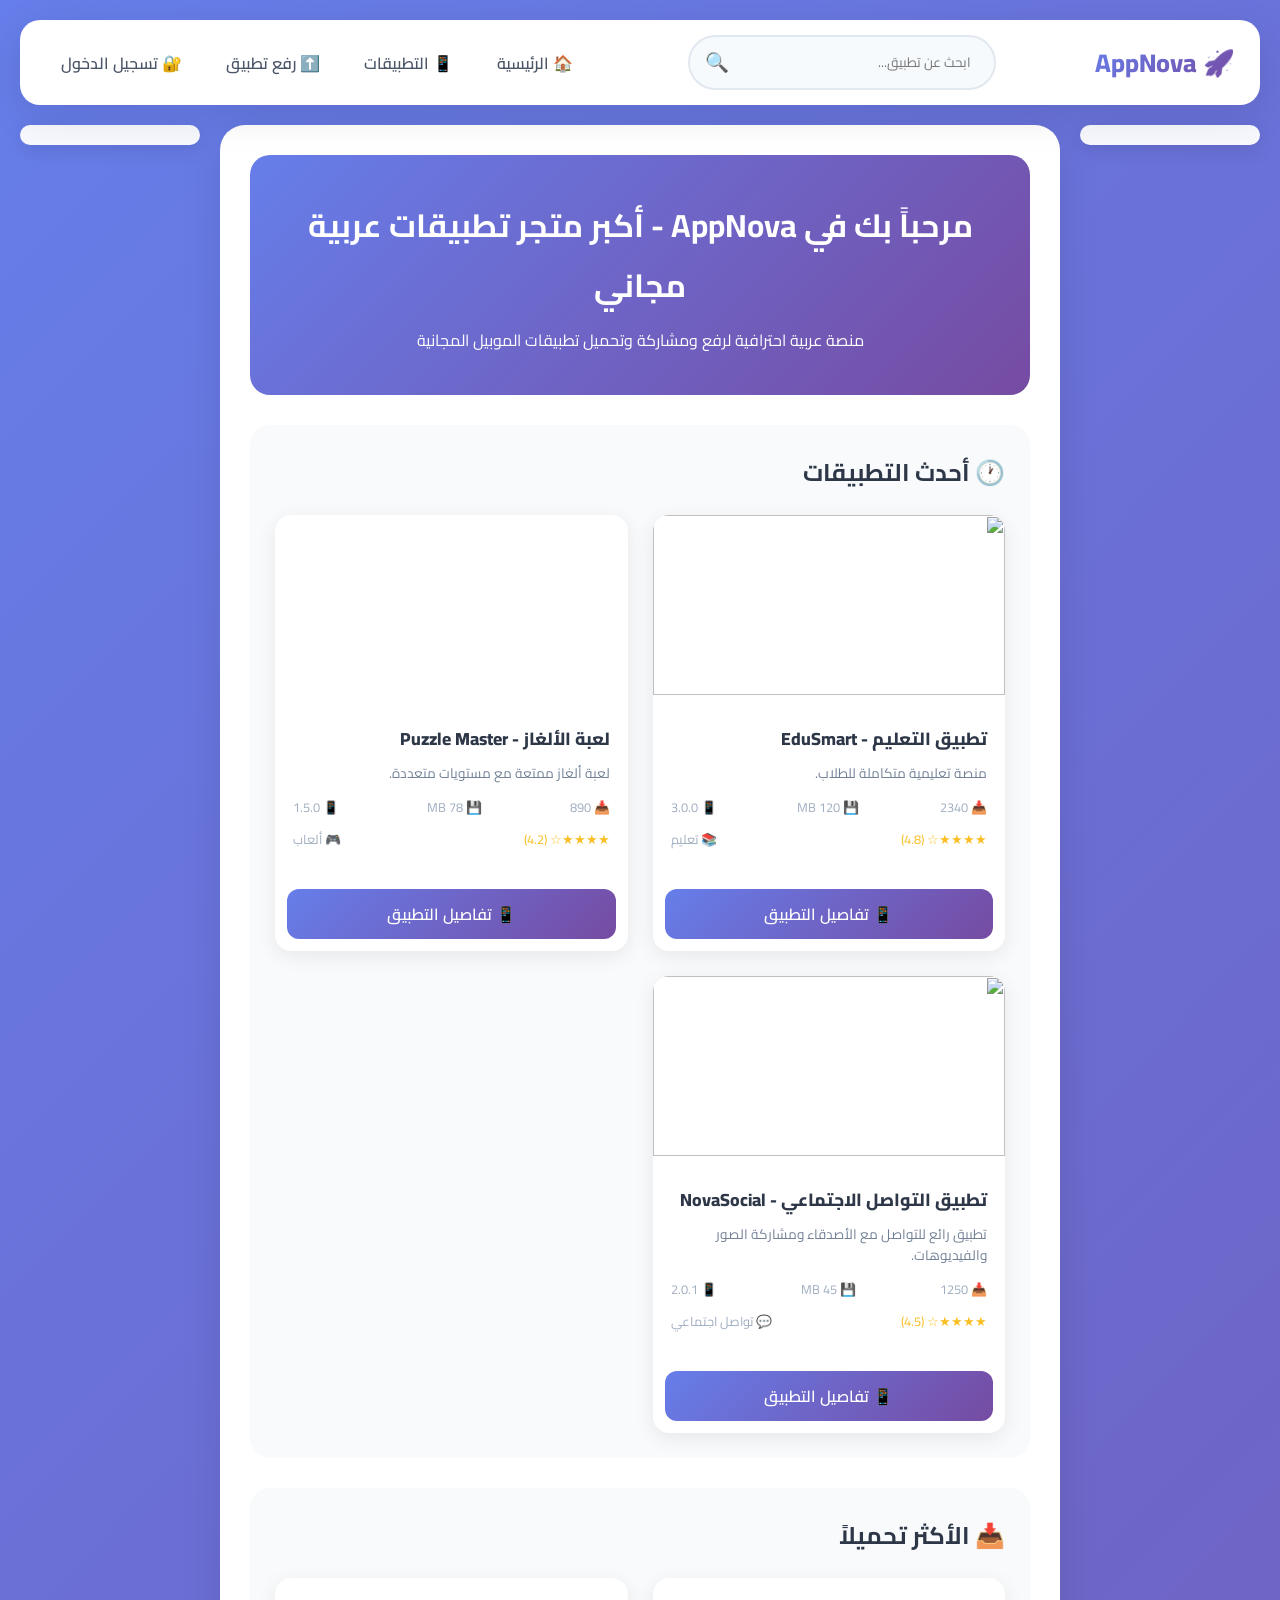
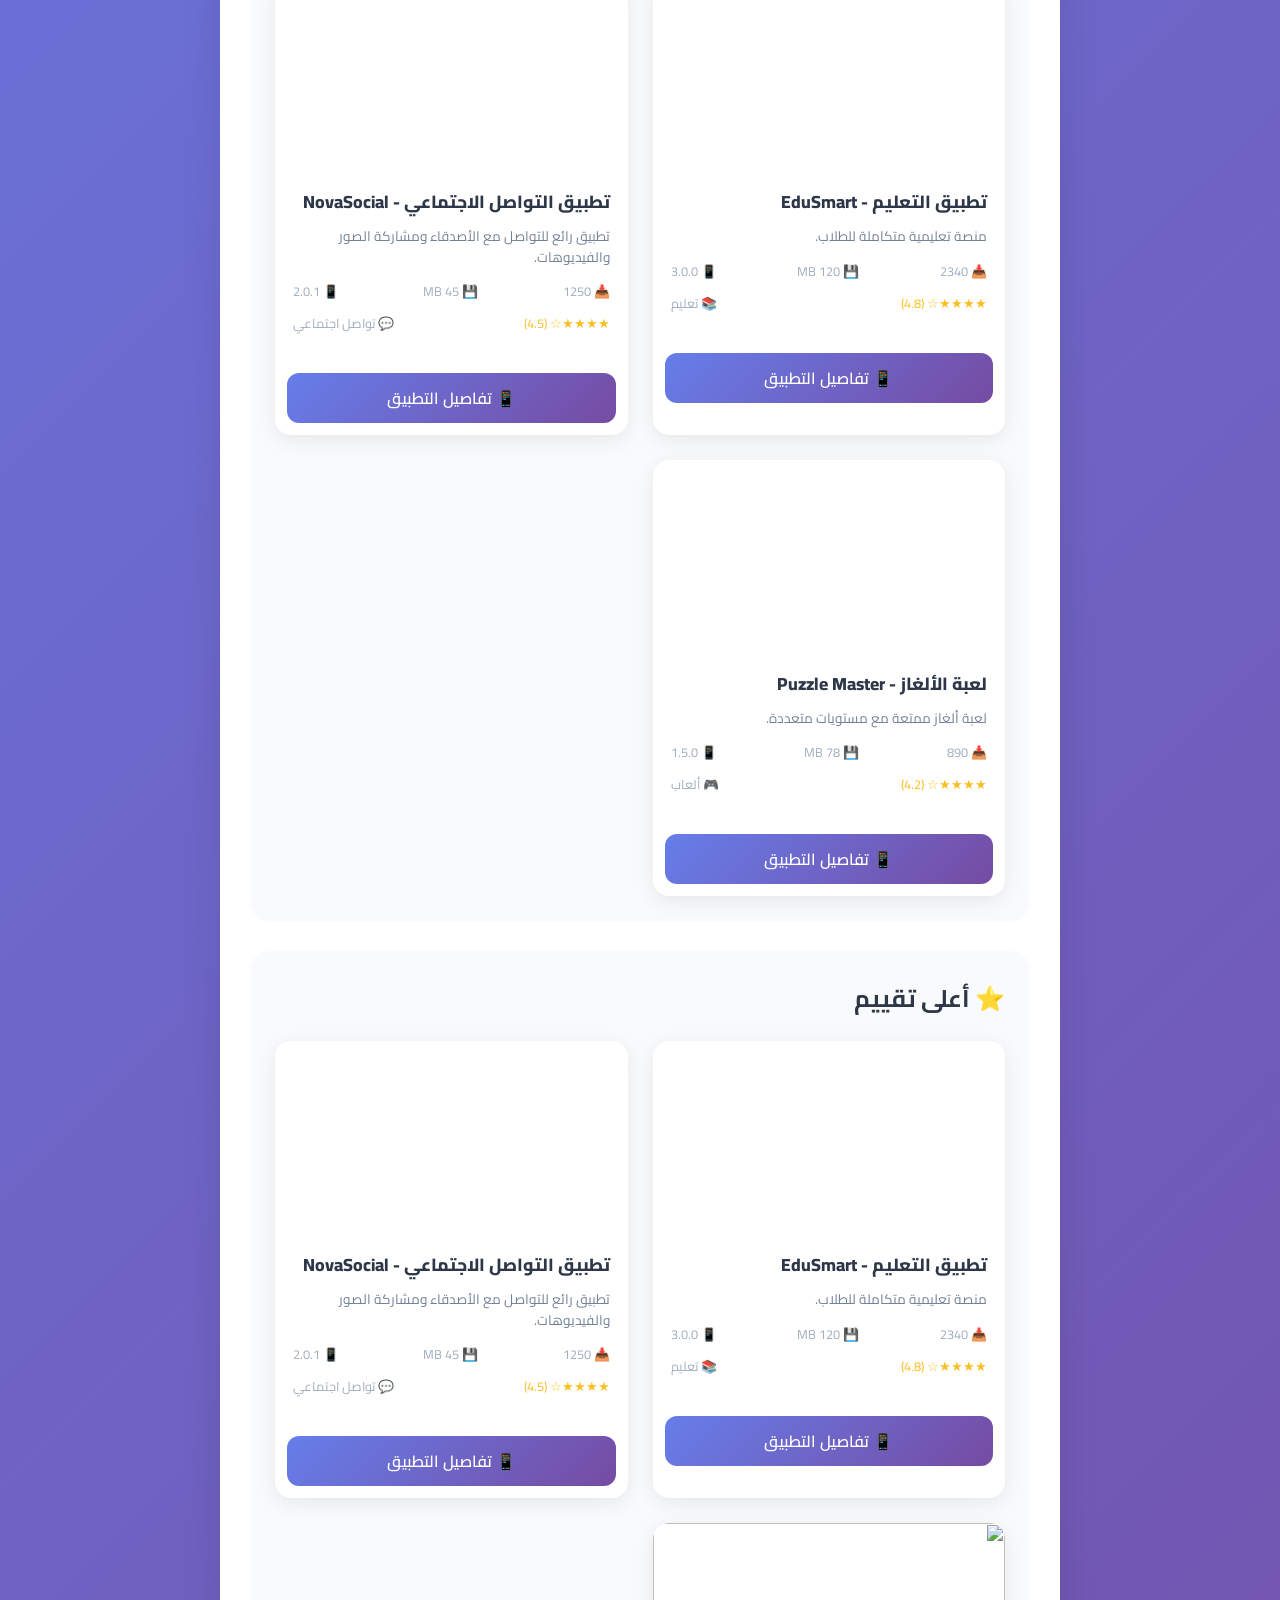
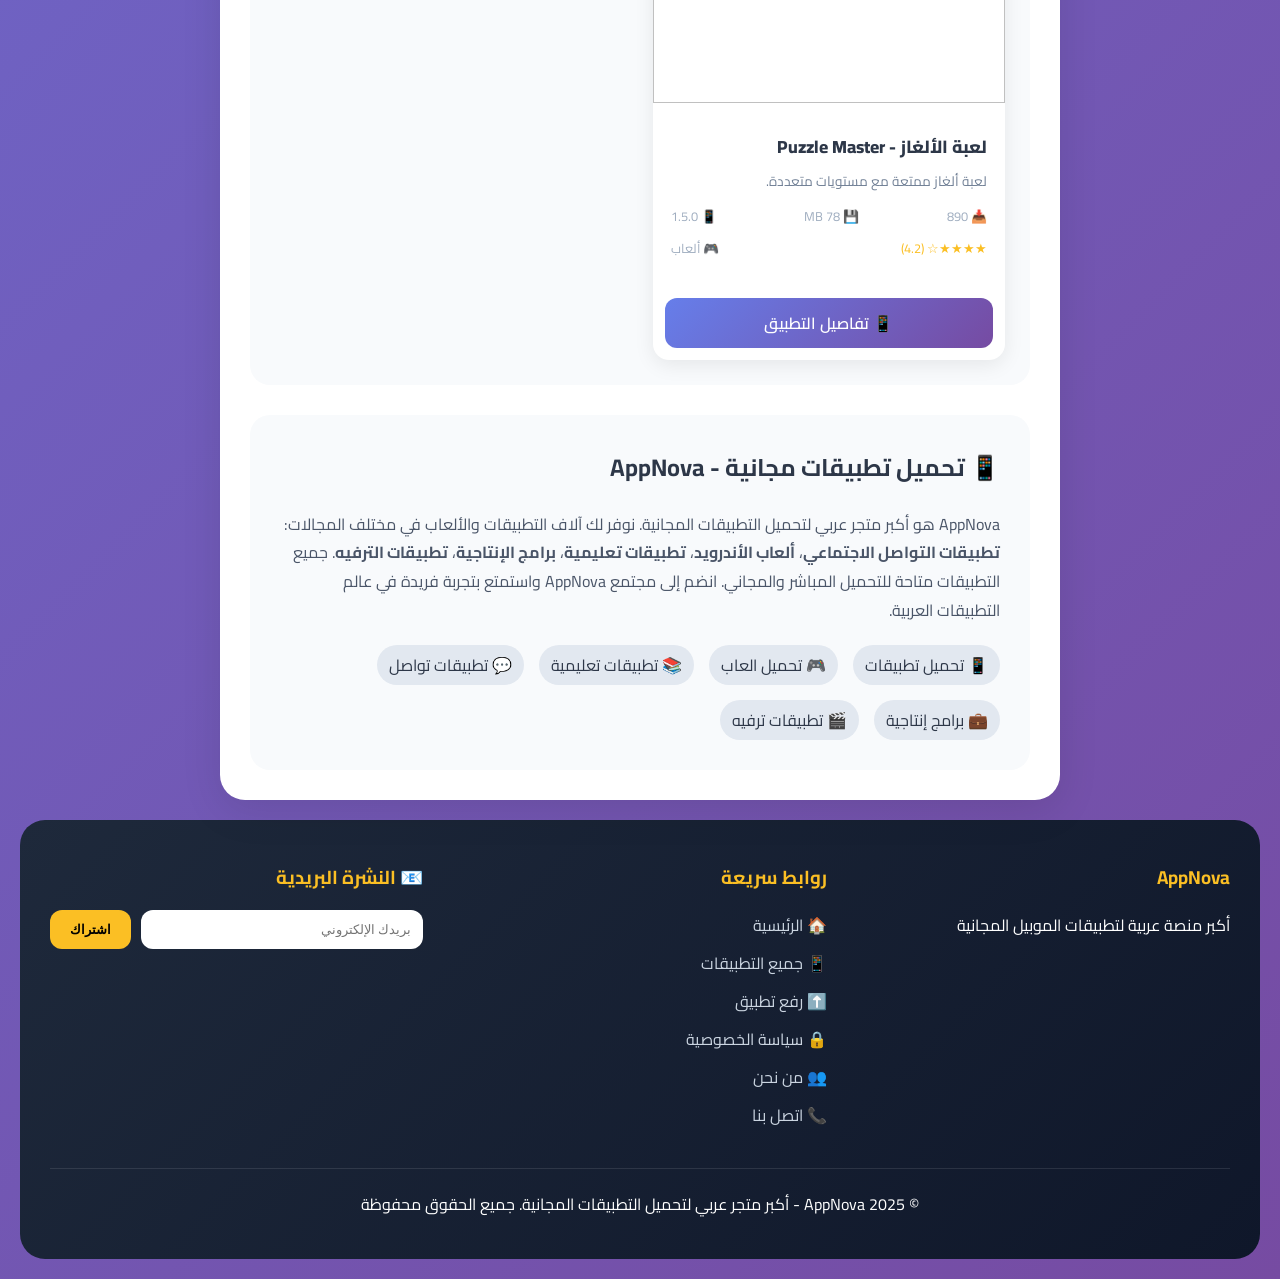
==== commit 58beea58: "Add files via upload" ====
--- a/index.html
+++ b/index.html
@@ -3,13 +3,73 @@
 <head>
     <meta charset="UTF-8">
     <meta name="viewport" content="width=device-width, initial-scale=1.0">
-    <title>AppNova - الرئيسية | متجر تطبيقات عربي</title>
-    <meta name="description" content="منصة عربية لرفع ومشاركة تطبيقات الموبيل. اكتشف أحدث التطبيقات والألعاب">
-    <meta name="keywords" content="تطبيقات, موبايل, تحميل تطبيقات, ألعاب, برامج">
+    <title>AppNova | أكبر متجر تطبيقات عربية - تحميل تطبيقات مجانية</title>
+    
+    <!-- SEO Meta Tags -->
+    <meta name="description" content="AppNova: أكبر منصة عربية لتحميل وتحميل التطبيقات المجانية. اكتشف آلاف التطبيقات والألعاب والتطبيقات التعليمية والاجتماعية. حمّل التطبيقات الآن مجاناً!">
+    <meta name="keywords" content="تحميل تطبيقات, تطبيقات عربية, تحميل برامج, تطبيقات مجانية, متجر تطبيقات, ألعاب مجانية, تطبيقات أندرويد, تطبيقات آيفون, تطبيقات موبايل, AppNova, تحميل العاب, تطبيقات تعليمية, تطبيقات تواصل اجتماعي">
+    <meta name="author" content="AppNova">
+    <meta name="robots" content="index, follow">
+    <meta name="googlebot" content="index, follow">
+    <meta name="language" content="Arabic">
+    <meta name="revisit-after" content="1 days">
+    
+    <!-- Open Graph Meta Tags (فيسبوك) -->
+    <meta property="og:title" content="AppNova | أكبر متجر تطبيقات عربية">
+    <meta property="og:description" content="اكتشف آلاف التطبيقات والألعاب المجانية. حمّل التطبيقات الآن من AppNova">
+    <meta property="og:type" content="website">
+    <meta property="og:url" content="https://appnova.rf.gd">
+    <meta property="og:image" content="https://appnova.rf.gd/og-image.jpg">
+    
+    <!-- Twitter Card -->
+    <meta name="twitter:card" content="summary_large_image">
+    <meta name="twitter:title" content="AppNova | أكبر متجر تطبيقات عربية">
+    <meta name="twitter:description" content="اكتشف آلاف التطبيقات والألعاب المجانية">
+    
+    <!-- Canonical URL -->
+    <link rel="canonical" href="https://appnova.rf.gd">
+    
+    <!-- Favicon -->
+    <link rel="icon" type="image/x-icon" href="favicon.ico">
+    <link rel="shortcut icon" href="favicon.ico">
+    
+    <!-- Google Fonts -->
     <link href="https://fonts.googleapis.com/css2?family=Cairo:wght@400;500;600;700;800&display=swap" rel="stylesheet">
+    
+    <!-- Stylesheet -->
     <link rel="stylesheet" href="style.css">
+    
+    <!-- Schema.org Structured Data -->
+    <script type="application/ld+json">
+    {
+        "@context": "https://schema.org",
+        "@type": "WebSite",
+        "name": "AppNova",
+        "url": "https://appnova.rf.gd",
+        "description": "أكبر منصة عربية لتحميل وتحميل التطبيقات المجانية",
+        "inLanguage": "ar",
+        "potentialAction": {
+            "@type": "SearchAction",
+            "target": "https://appnova.rf.gd/apps.html?search={search_term_string}",
+            "query-input": "required name=search_term_string"
+        }
+    }
+    </script>
+
+   <script async src="https://pagead2.googlesyndication.com/pagead/js/adsbygoogle.js?client=ca-pub-8584077826935053"
+     crossorigin="anonymous"></script>
+    
+    <!-- Google Analytics (تتبع الزوار) -->
+    <script async src="https://www.googletagmanager.com/gtag/js?id=G-XXXXXXXXXX"></script>
+    <script>
+        window.dataLayer = window.dataLayer || [];
+        function gtag(){dataLayer.push(arguments);}
+        gtag('js', new Date());
+        gtag('config', 'G-XXXXXXXXXX');
+    </script>
 </head>
 <body>
+    <!-- محتوى الصفحة كما هو -->
     <div id="topAdContainer" style="text-align: center; margin: 10px auto; max-width: 1200px;"></div>
 
     <nav class="navbar">
@@ -38,8 +98,8 @@
 
         <main class="content-wrapper">
             <div class="hero">
-                <h1>مرحباً بك في AppNova</h1>
-                <p>منصة عربية احترافية لرفع ومشاركة تطبيقات الموبيل</p>
+                <h1>مرحباً بك في AppNova - أكبر متجر تطبيقات عربية مجاني</h1>
+                <p>منصة عربية احترافية لرفع ومشاركة وتحميل تطبيقات الموبيل المجانية</p>
             </div>
             
             <div class="apps-section">
@@ -56,6 +116,25 @@
                 <h2>⭐ أعلى تقييم</h2>
                 <div class="apps-grid" id="topRatedApps"></div>
             </div>
+            
+            <!-- قسم النصوص لتحسين SEO -->
+            <div style="background: #f8fafc; border-radius: 20px; padding: 30px; margin-top: 30px;">
+                <h2 style="color: #2d3748; margin-bottom: 20px;">📱 تحميل تطبيقات مجانية - AppNova</h2>
+                <p style="line-height: 1.8; color: #4a5568;">
+                    AppNova هو أكبر متجر عربي لتحميل التطبيقات المجانية. نوفر لك آلاف التطبيقات والألعاب في مختلف المجالات:
+                    <strong>تطبيقات التواصل الاجتماعي</strong>، <strong>ألعاب الأندرويد</strong>، <strong>تطبيقات تعليمية</strong>، 
+                    <strong>برامج الإنتاجية</strong>، <strong>تطبيقات الترفيه</strong>. جميع التطبيقات متاحة للتحميل المباشر والمجاني.
+                    انضم إلى مجتمع AppNova واستمتع بتجربة فريدة في عالم التطبيقات العربية.
+                </p>
+                <div style="display: flex; flex-wrap: wrap; gap: 15px; margin-top: 20px;">
+                    <span style="background: #e2e8f0; padding: 5px 12px; border-radius: 20px;">📱 تحميل تطبيقات</span>
+                    <span style="background: #e2e8f0; padding: 5px 12px; border-radius: 20px;">🎮 تحميل العاب</span>
+                    <span style="background: #e2e8f0; padding: 5px 12px; border-radius: 20px;">📚 تطبيقات تعليمية</span>
+                    <span style="background: #e2e8f0; padding: 5px 12px; border-radius: 20px;">💬 تطبيقات تواصل</span>
+                    <span style="background: #e2e8f0; padding: 5px 12px; border-radius: 20px;">💼 برامج إنتاجية</span>
+                    <span style="background: #e2e8f0; padding: 5px 12px; border-radius: 20px;">🎬 تطبيقات ترفيه</span>
+                </div>
+            </div>
         </main>
 
         <aside class="ad-sidebar ad-right">
@@ -67,13 +146,13 @@
         <div class="footer-content">
             <div class="footer-section">
                 <h3>AppNova</h3>
-                <p>منصة عربية لتطبيقات الموبيل</p>
+                <p>أكبر منصة عربية لتطبيقات الموبيل المجانية</p>
             </div>
             <div class="footer-section">
-                <h3>روابط</h3>
+                <h3>روابط سريعة</h3>
                 <ul>
                     <li><a href="index.html">🏠 الرئيسية</a></li>
-                    <li><a href="apps.html">📱 التطبيقات</a></li>
+                    <li><a href="apps.html">📱 جميع التطبيقات</a></li>
                     <li><a href="upload.html">⬆️ رفع تطبيق</a></li>
                     <li><a href="privacy.html">🔒 سياسة الخصوصية</a></li>
                     <li><a href="about.html">👥 من نحن</a></li>
@@ -88,11 +167,10 @@
                 </div>
             </div>
         </div>
-        <div class="footer-bottom">© 2024 AppNova. جميع الحقوق محفوظة</div>
+        <div class="footer-bottom">© 2025 AppNova - أكبر متجر عربي لتحميل التطبيقات المجانية. جميع الحقوق محفوظة</div>
     </footer>
 
     <div id="bottomAdContainer" style="text-align: center; margin: 10px auto; max-width: 1200px;"></div>
-
     <div id="adModal" class="modal">
         <div class="modal-content">
             <span class="close" onclick="closeAdModal()">&times;</span>
@@ -104,5 +182,11 @@
     <script src="config.js"></script>
     <script src="common.js"></script>
     <script src="home.js"></script>
+    <script>
+        function searchApps() {
+            let term = document.getElementById('searchInput')?.value.toLowerCase().trim();
+            if(term) window.location.href = `apps.html?search=${encodeURIComponent(term)}`;
+        }
+    </script>
 </body>
 </html>
--- a/style.css
+++ b/style.css
@@ -190,16 +190,6 @@
     font-weight: 800;
     margin-bottom: 8px;
     color: #2d3748;
-    text-decoration: none;
-}
-
-.app-card-title a {
-    color: #2d3748;
-    text-decoration: none;
-}
-
-.app-card-title a:hover {
-    color: #667eea;
 }
 
 .app-card-description {
@@ -242,151 +232,6 @@
 .app-card-download:hover {
     transform: scale(1.02);
     background: linear-gradient(135deg, #764ba2 0%, #667eea 100%);
-}
-
-/* زر التحميل في صفحة التفاصيل */
-.download-btn {
-    background: linear-gradient(135deg, #10b981 0%, #059669 100%);
-    color: white;
-    border: none;
-    padding: 15px 30px;
-    border-radius: 50px;
-    font-size: 1.1rem;
-    font-weight: bold;
-    cursor: pointer;
-    transition: all 0.3s;
-    width: 100%;
-    margin-top: 20px;
-}
-
-.download-btn:hover {
-    transform: translateY(-2px);
-    box-shadow: 0 10px 25px rgba(16, 185, 129, 0.3);
-}
-
-/* صفحة التطبيق التفصيلية */
-.app-detail {
-    background: white;
-    border-radius: 20px;
-    overflow: hidden;
-}
-
-.app-detail-header {
-    background: linear-gradient(135deg, #667eea 0%, #764ba2 100%);
-    padding: 30px;
-    color: white;
-}
-
-.app-detail-title {
-    font-size: 2rem;
-    margin-bottom: 15px;
-}
-
-.app-detail-stats {
-    display: flex;
-    gap: 30px;
-    flex-wrap: wrap;
-    margin-top: 15px;
-}
-
-.app-detail-stats div {
-    display: flex;
-    align-items: center;
-    gap: 8px;
-}
-
-.app-detail-content {
-    padding: 30px;
-}
-
-.app-detail-image {
-    text-align: center;
-    margin-bottom: 30px;
-}
-
-.app-detail-image img {
-    max-width: 200px;
-    border-radius: 20px;
-    box-shadow: 0 10px 30px rgba(0,0,0,0.2);
-}
-
-.app-detail-description {
-    line-height: 1.8;
-    color: #4a5568;
-    margin-bottom: 30px;
-}
-
-.app-gallery {
-    margin: 30px 0;
-}
-
-.app-gallery h3 {
-    margin-bottom: 15px;
-    color: #2d3748;
-}
-
-.gallery-grid {
-    display: grid;
-    grid-template-columns: repeat(auto-fill, minmax(150px, 1fr));
-    gap: 15px;
-}
-
-.gallery-grid img {
-    width: 100%;
-    height: 150px;
-    object-fit: cover;
-    border-radius: 12px;
-    cursor: pointer;
-    transition: transform 0.3s;
-}
-
-.gallery-grid img:hover {
-    transform: scale(1.05);
-}
-
-.rating-section {
-    background: #f8fafc;
-    border-radius: 16px;
-    padding: 20px;
-    margin: 30px 0;
-}
-
-.rating-average {
-    text-align: center;
-    margin-bottom: 20px;
-}
-
-.rating-average .stars {
-    font-size: 2rem;
-    color: #fbbf24;
-}
-
-.comments-section {
-    margin-top: 30px;
-}
-
-.comment-card {
-    background: #f8fafc;
-    border-radius: 12px;
-    padding: 15px;
-    margin-bottom: 15px;
-}
-
-.comment-header {
-    display: flex;
-    justify-content: space-between;
-    margin-bottom: 10px;
-    color: #64748b;
-    font-size: 0.9rem;
-}
-
-.comment-rating {
-    color: #fbbf24;
-}
-
-.comment-text {
-    color: #2d3748;
-    line-height: 1.5;
 }
 
 /* الفوتر */
@@ -565,23 +410,6 @@
     cursor: pointer;
 }
 
-.rating-stars {
-    display: flex;
-    justify-content: center;
-    gap: 12px;
-    margin: 20px 0;
-    font-size: 2.5rem;
-}
-
-.star {
-    cursor: pointer;
-    color: #cbd5e1;
-}
-
-.star.active {
-    color: #fbbf24;
-}
-
 /* تنبيهات */
 .alert {
     position: fixed;
@@ -614,49 +442,263 @@
     100% { transform: rotate(360deg); }
 }
 
-/* إدارة الإعلانات */
-.ad-management {
+/* ========== أنماط صفحة تفاصيل التطبيق ========== */
+.app-details-container {
+    max-width: 1200px;
+    margin: 0 auto;
+    background: white;
+    border-radius: 25px;
+    overflow: hidden;
+}
+
+.app-header {
+    background: linear-gradient(135deg, #667eea 0%, #764ba2 100%);
+    padding: 40px;
+    color: white;
+}
+
+.app-header-content {
+    display: flex;
+    flex-wrap: wrap;
+    gap: 30px;
+    align-items: center;
+}
+
+.app-icon-large {
+    width: 120px;
+    height: 120px;
+    border-radius: 25px;
+    box-shadow: 0 10px 30px rgba(0,0,0,0.3);
+    object-fit: cover;
+}
+
+.app-info h1 {
+    font-size: 2rem;
+    margin-bottom: 10px;
+}
+
+.app-meta {
+    display: flex;
+    flex-wrap: wrap;
+    gap: 15px;
+    margin-top: 15px;
+}
+
+.app-meta span {
+    background: rgba(255,255,255,0.2);
+    padding: 5px 12px;
+    border-radius: 50px;
+    font-size: 0.9rem;
+}
+
+.stars {
+    color: #fbbf24;
+    font-size: 1.2rem;
+}
+
+.app-body {
+    padding: 30px;
+}
+
+.app-actions {
+    margin-bottom: 30px;
+}
+
+.download-btn {
+    background: linear-gradient(135deg, #10b981 0%, #059669 100%);
+    color: white;
+    border: none;
+    padding: 15px 40px;
+    border-radius: 50px;
+    font-size: 1.2rem;
+    font-weight: bold;
+    cursor: pointer;
+    text-decoration: none;
+    display: inline-block;
+    transition: all 0.3s;
+}
+
+.download-btn:hover {
+    transform: translateY(-2px);
+    box-shadow: 0 10px 25px rgba(16, 185, 129, 0.3);
+}
+
+.app-gallery {
+    margin: 30px 0;
+}
+
+.app-gallery h3 {
+    margin-bottom: 15px;
+    color: #2d3748;
+}
+
+.gallery-grid {
+    display: grid;
+    grid-template-columns: repeat(auto-fill, minmax(200px, 1fr));
+    gap: 15px;
+}
+
+.gallery-grid img {
+    width: 100%;
+    height: 150px;
+    object-fit: cover;
+    border-radius: 12px;
+    cursor: pointer;
+    transition: transform 0.3s;
+}
+
+.gallery-grid img:hover {
+    transform: scale(1.05);
+}
+
+.app-description {
     background: #f8fafc;
-    border-radius: 15px;
+    border-radius: 16px;
     padding: 20px;
+    margin: 20px 0;
+    line-height: 1.8;
+}
+
+.rating-section {
+    background: #f8fafc;
+    border-radius: 16px;
+    padding: 20px;
+    margin: 20px 0;
+}
+
+.rating-stats {
+    margin: 20px 0;
+}
+
+.rating-bar {
+    display: flex;
+    align-items: center;
+    gap: 10px;
+    margin-bottom: 8px;
+}
+
+.rating-bar-label {
+    width: 60px;
+    color: #fbbf24;
+}
+
+.rating-bar-bg {
+    flex: 1;
+    height: 8px;
+    background: #e2e8f0;
+    border-radius: 4px;
+    overflow: hidden;
+}
+
+.rating-bar-fill {
+    height: 100%;
+    background: #fbbf24;
+    border-radius: 4px;
+}
+
+.rating-bar-count {
+    width: 40px;
+    color: #64748b;
+}
+
+.comments-section {
     margin-top: 30px;
 }
 
-.ad-item {
+.comment-card {
+    background: #f8fafc;
+    border-radius: 16px;
+    padding: 20px;
+    margin-bottom: 15px;
+}
+
+.comment-header {
+    display: flex;
+    justify-content: space-between;
+    flex-wrap: wrap;
+    margin-bottom: 10px;
+    color: #64748b;
+}
+
+.comment-rating {
+    color: #fbbf24;
+}
+
+.add-comment {
+    background: #f8fafc;
+    border-radius: 16px;
+    padding: 20px;
+    margin-top: 20px;
+}
+
+.add-comment input,
+.add-comment textarea,
+.add-comment select {
+    width: 100%;
+    padding: 12px;
+    margin-bottom: 10px;
+    border: 2px solid #e2e8f0;
+    border-radius: 12px;
+    font-family: inherit;
+}
+
+.add-comment button {
+    background: linear-gradient(135deg, #667eea 0%, #764ba2 100%);
+    color: white;
+    border: none;
+    padding: 12px 25px;
+    border-radius: 12px;
+    cursor: pointer;
+    font-weight: bold;
+}
+
+.similar-apps {
+    margin-top: 40px;
+}
+
+.similar-grid {
+    display: grid;
+    grid-template-columns: repeat(auto-fill, minmax(200px, 1fr));
+    gap: 15px;
+    margin-top: 15px;
+}
+
+.similar-card {
+    background: #f8fafc;
+    border-radius: 12px;
+    padding: 10px;
+    cursor: pointer;
+    text-align: center;
+    transition: all 0.3s;
+}
+
+.similar-card:hover {
+    transform: translateY(-3px);
+    box-shadow: 0 5px 15px rgba(0,0,0,0.1);
+}
+
+.similar-card img {
+    width: 100%;
+    height: 100px;
+    object-fit: cover;
+    border-radius: 8px;
+}
+
+.loading-spinner {
+    text-align: center;
+    padding: 60px;
     background: white;
-    border-radius: 12px;
-    padding: 15px;
-    margin-bottom: 15px;
-    border: 1px solid #e2e8f0;
-}
-
-.ad-item h4 {
-    margin-bottom: 10px;
-    color: #2d3748;
-}
-
-.ad-code {
-    background: #f1f5f9;
-    padding: 10px;
-    border-radius: 8px;
-    font-family: monospace;
-    font-size: 0.8rem;
-    margin: 10px 0;
-    white-space: pre-wrap;
-    word-break: break-all;
-}
-
-.ad-actions {
-    display: flex;
-    gap: 10px;
-    margin-top: 10px;
-}
-
-.ad-actions button {
-    padding: 5px 10px;
-    border: none;
-    border-radius: 6px;
-    cursor: pointer;
+    border-radius: 25px;
+}
+
+.spinner {
+    width: 60px;
+    height: 60px;
+    border: 4px solid #e2e8f0;
+    border-top: 4px solid #667eea;
+    border-radius: 50%;
+    animation: spin 1s linear infinite;
+    margin: 0 auto 20px;
 }
 
 /* لوحة الإدارة */
@@ -785,98 +827,6 @@
     display: flex;
     align-items: center;
     gap: 10px;
-}
-
-/* ========== تصميم الموبايل ========== */
-@media (max-width: 768px) {
-    .main-layout {
-        flex-direction: column;
-        padding: 0 10px;
-    }
-    
-    .ad-sidebar {
-        width: 100%;
-        display: flex;
-        gap: 10px;
-        order: 1;
-    }
-    
-    .ad-sidebar .ad-container {
-        flex: 1;
-    }
-    
-    .content-wrapper {
-        order: 0;
-        padding: 15px;
-    }
-    
-    .nav-container {
-        flex-direction: column;
-    }
-    
-    .search-container {
-        width: 100%;
-    }
-    
-    .search-container input {
-        width: 100%;
-    }
-    
-    .hero h1 {
-        font-size: 1.5rem;
-    }
-    
-    .form-row {
-        grid-template-columns: 1fr;
-    }
-    
-    .apps-grid {
-        grid-template-columns: repeat(2, 1fr);
-        gap: 12px;
-    }
-    
-    .app-card-image {
-        height: 100px;
-    }
-    
-    .app-card-content {
-        padding: 10px;
-    }
-    
-    .app-card-title {
-        font-size: 0.85rem;
-    }
-    
-    .app-detail-title {
-        font-size: 1.3rem;
-    }
-    
-    .gallery-grid {
-        grid-template-columns: repeat(3, 1fr);
-    }
-    
-    .footer {
-        margin: 10px;
-        padding: 20px 15px;
-    }
-    
-    .footer-content {
-        grid-template-columns: 1fr;
-        gap: 15px;
-    }
-    
-    .admin-tabs {
-        gap: 5px;
-    }
-    
-    .admin-tab {
-        padding: 6px 12px;
-        font-size: 0.8rem;
-    }
-    
-    .stats-cards {
-        grid-template-columns: repeat(2, 1fr);
-    }
 }
 
 .loading-skeleton {
@@ -892,4 +842,111 @@
 @keyframes loading {
     0% { background-position: 200% 0; }
     100% { background-position: -200% 0; }
+}
+
+/* ========== تصميم الموبايل ========== */
+@media (max-width: 768px) {
+    .main-layout {
+        flex-direction: column;
+        padding: 0 10px;
+    }
+    
+    .ad-sidebar {
+        width: 100%;
+        display: flex;
+        gap: 10px;
+        order: 1;
+    }
+    
+    .ad-sidebar .ad-container {
+        flex: 1;
+    }
+    
+    .content-wrapper {
+        order: 0;
+        padding: 15px;
+    }
+    
+    .nav-container {
+        flex-direction: column;
+    }
+    
+    .search-container {
+        width: 100%;
+    }
+    
+    .search-container input {
+        width: 100%;
+    }
+    
+    .hero h1 {
+        font-size: 1.5rem;
+    }
+    
+    .form-row {
+        grid-template-columns: 1fr;
+    }
+    
+    .apps-grid {
+        grid-template-columns: repeat(2, 1fr);
+        gap: 12px;
+    }
+    
+    .app-card-image {
+        height: 100px;
+    }
+    
+    .app-card-content {
+        padding: 10px;
+    }
+    
+    .app-card-title {
+        font-size: 0.85rem;
+    }
+    
+    .footer {
+        margin: 10px;
+        padding: 20px 15px;
+    }
+    
+    .footer-content {
+        grid-template-columns: 1fr;
+        gap: 15px;
+    }
+    
+    .admin-tabs {
+        gap: 5px;
+    }
+    
+    .admin-tab {
+        padding: 6px 12px;
+        font-size: 0.8rem;
+    }
+    
+    .stats-cards {
+        grid-template-columns: repeat(2, 1fr);
+    }
+    
+    /* أنماط صفحة التفاصيل للموبايل */
+    .app-header-content {
+        flex-direction: column;
+        text-align: center;
+    }
+    
+    .gallery-grid {
+        grid-template-columns: repeat(2, 1fr);
+    }
+    
+    .similar-grid {
+        grid-template-columns: repeat(2, 1fr);
+    }
+    
+    .comment-header {
+        flex-direction: column;
+        gap: 5px;
+    }
+    
+    .app-meta {
+        justify-content: center;
+    }
 }
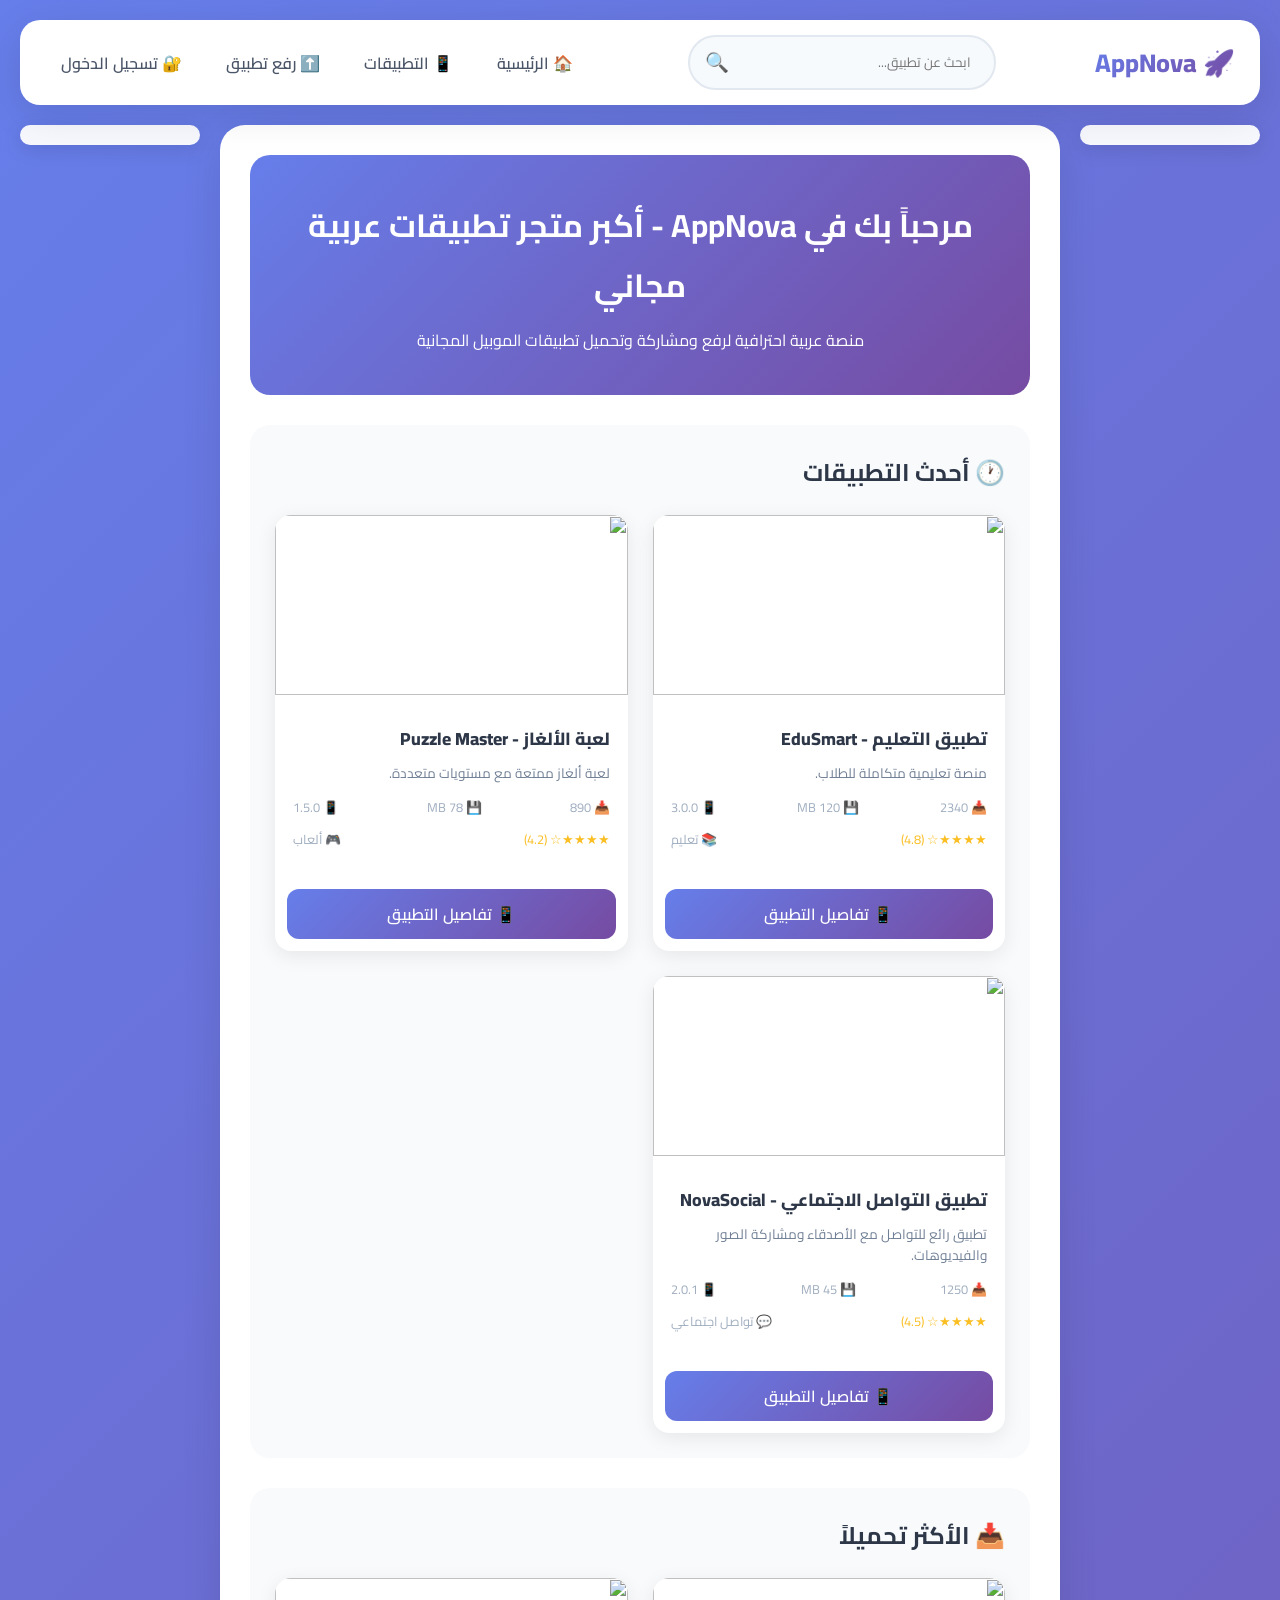
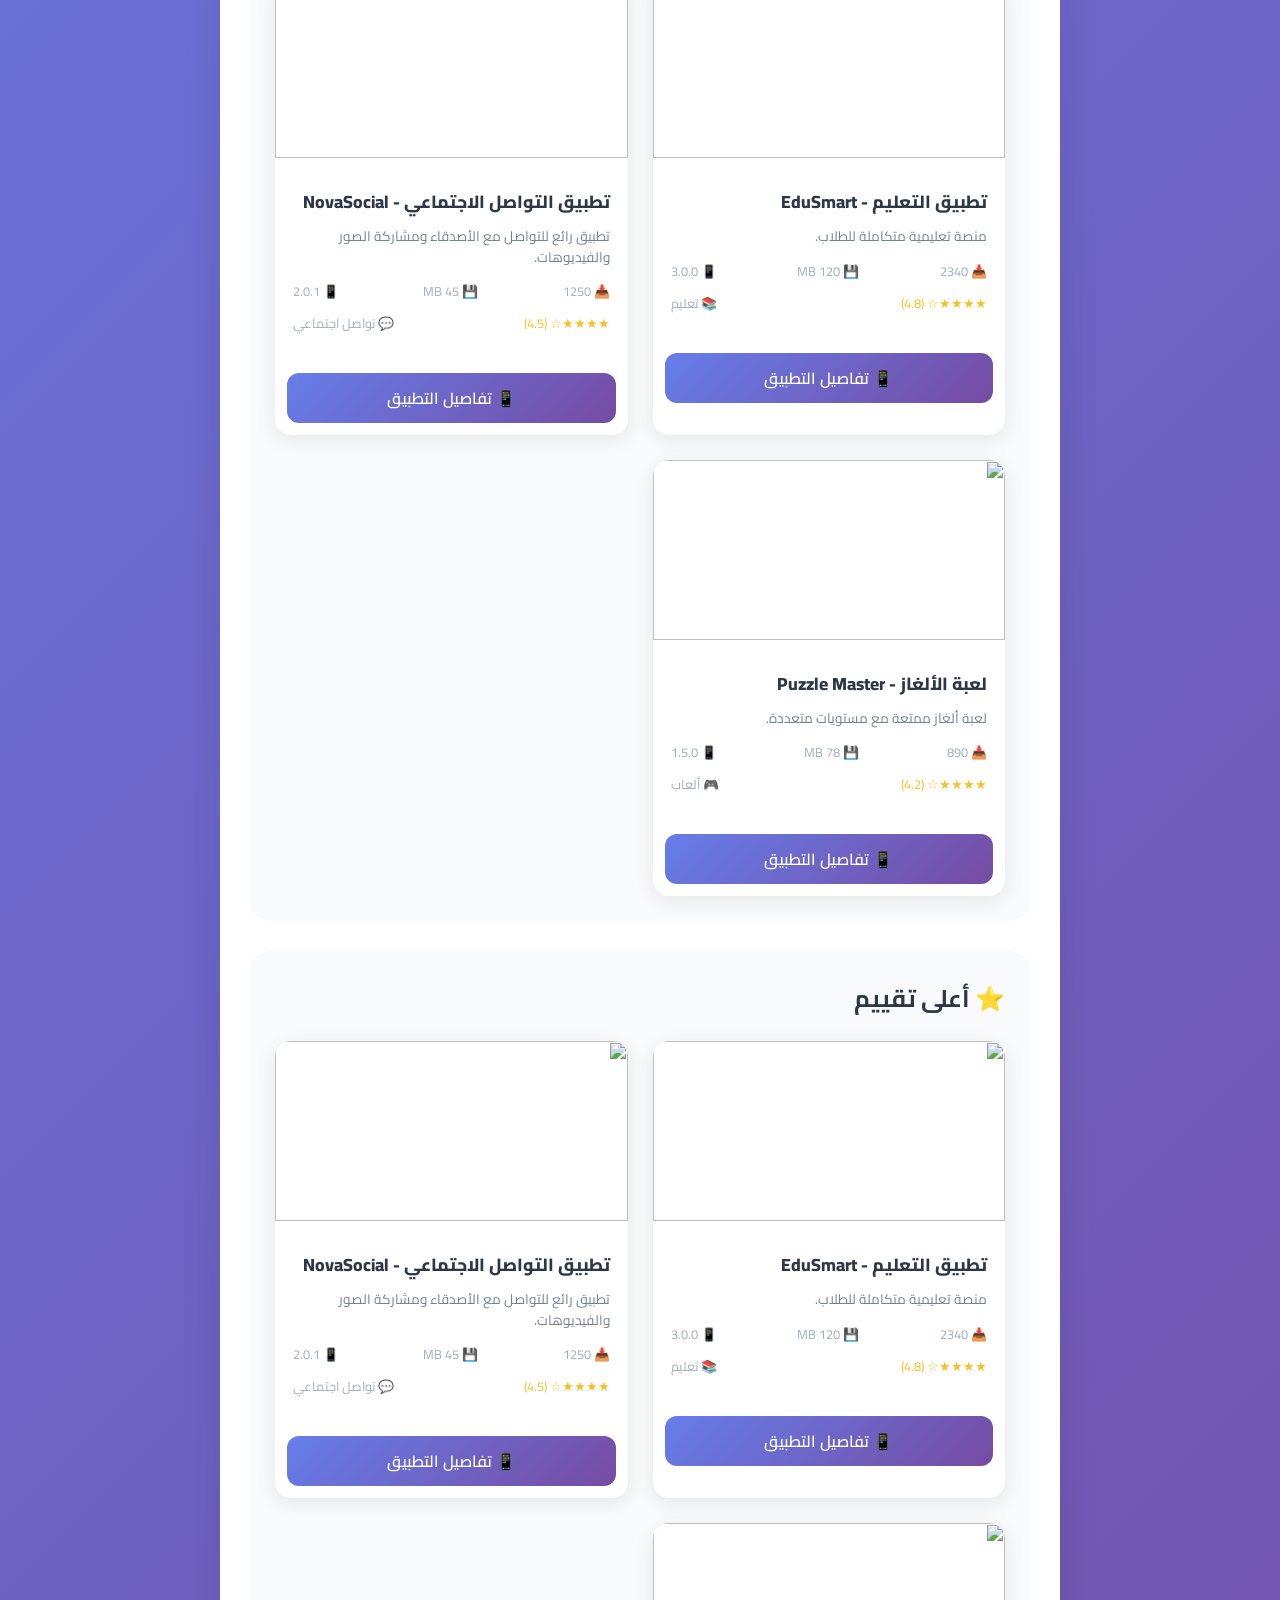
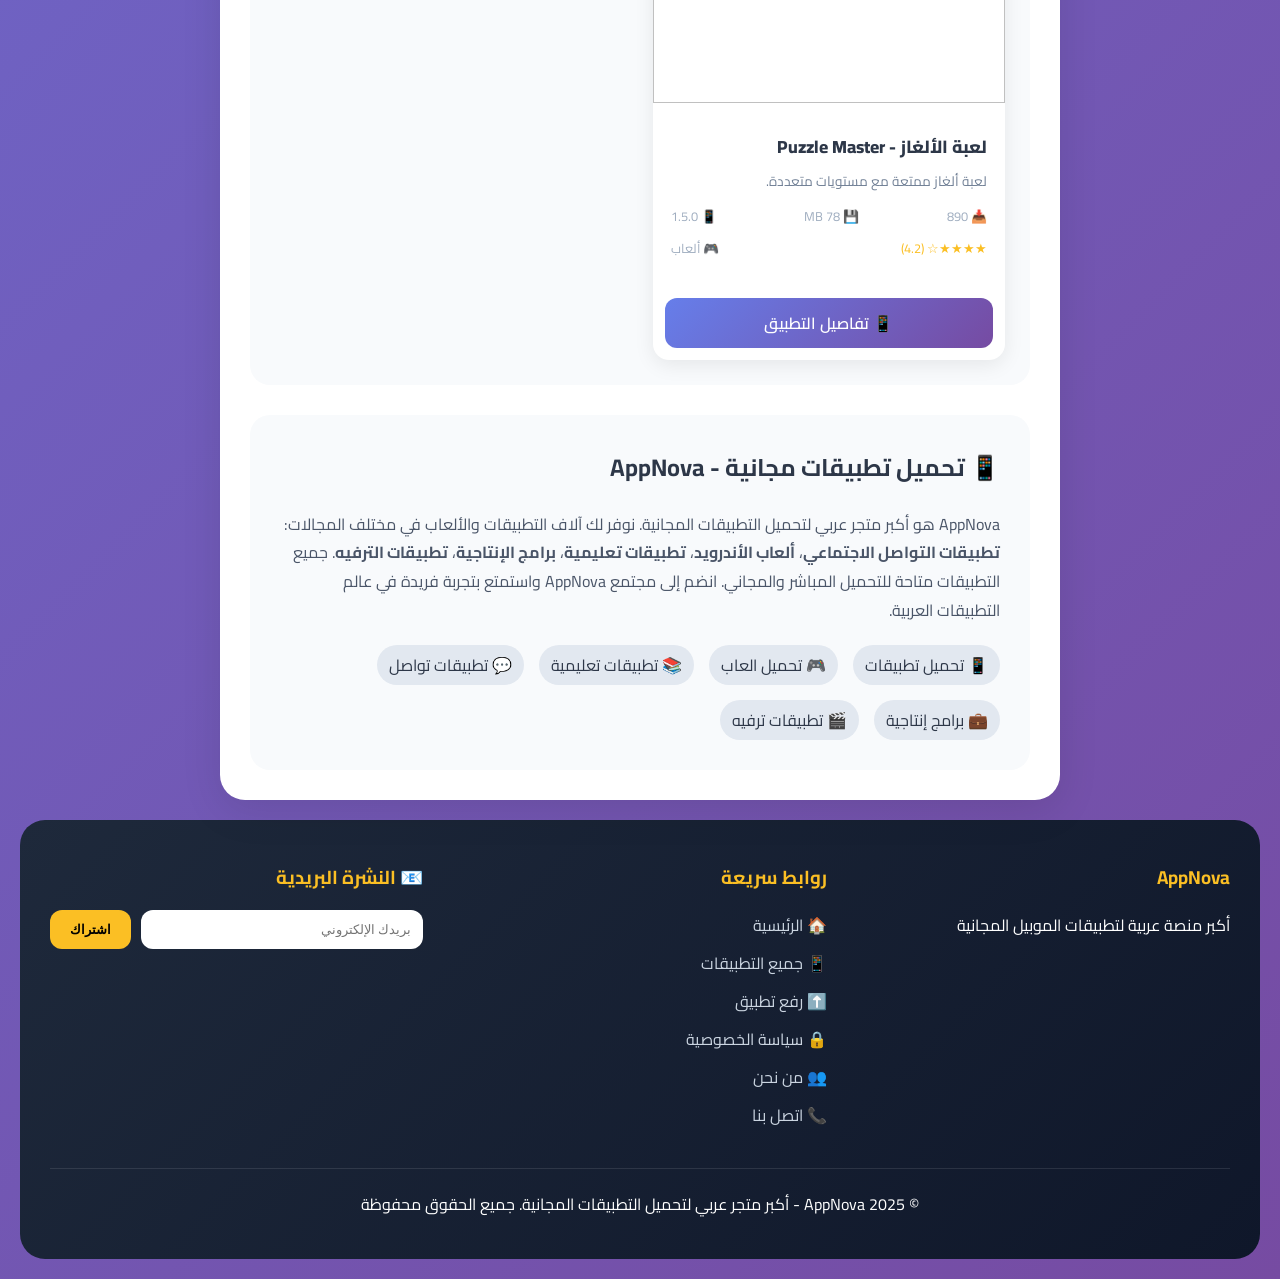
==== commit 50132c8d: "Add Google AdSense meta tag to index.html" ====
--- a/index.html
+++ b/index.html
@@ -4,7 +4,7 @@
     <meta charset="UTF-8">
     <meta name="viewport" content="width=device-width, initial-scale=1.0">
     <title>AppNova | أكبر متجر تطبيقات عربية - تحميل تطبيقات مجانية</title>
-    
+    <meta name="google-adsense-account" content="ca-pub-8584077826935053">
     <!-- SEO Meta Tags -->
     <meta name="description" content="AppNova: أكبر منصة عربية لتحميل وتحميل التطبيقات المجانية. اكتشف آلاف التطبيقات والألعاب والتطبيقات التعليمية والاجتماعية. حمّل التطبيقات الآن مجاناً!">
     <meta name="keywords" content="تحميل تطبيقات, تطبيقات عربية, تحميل برامج, تطبيقات مجانية, متجر تطبيقات, ألعاب مجانية, تطبيقات أندرويد, تطبيقات آيفون, تطبيقات موبايل, AppNova, تحميل العاب, تطبيقات تعليمية, تطبيقات تواصل اجتماعي">
@@ -189,4 +189,4 @@
         }
     </script>
 </body>
-</html>+</html>
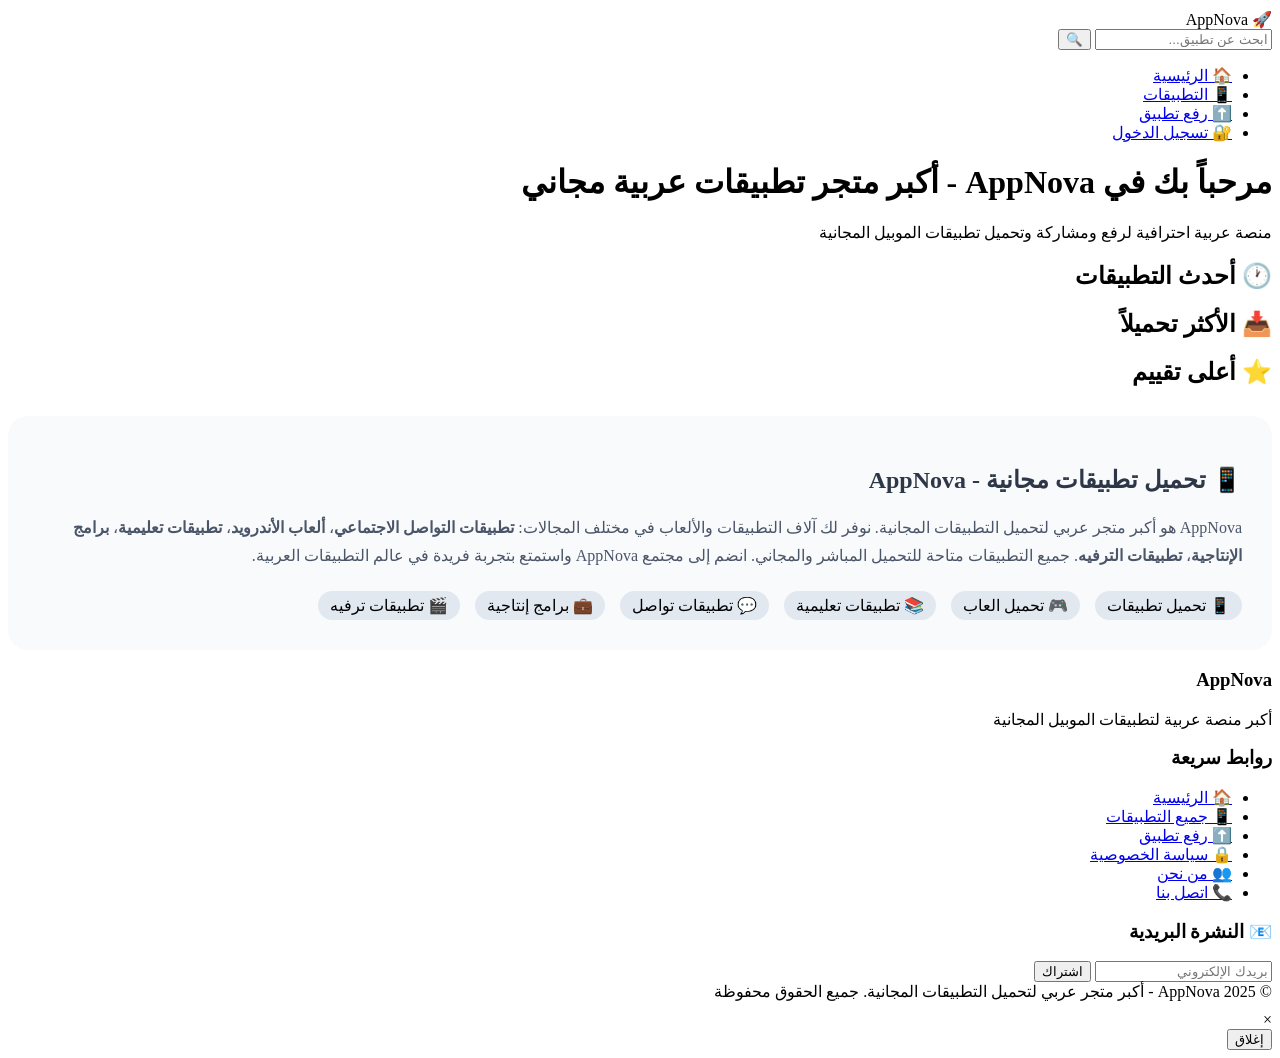
==== commit fd53a886: "Update stylesheet and script paths in index.html" ====
--- a/index.html
+++ b/index.html
@@ -37,7 +37,7 @@
     <link href="https://fonts.googleapis.com/css2?family=Cairo:wght@400;500;600;700;800&display=swap" rel="stylesheet">
     
     <!-- Stylesheet -->
-    <link rel="stylesheet" href="style.css">
+    <link rel="stylesheet" href="/AppNova/style.css">
     
     <!-- Schema.org Structured Data -->
     <script type="application/ld+json">
@@ -179,9 +179,9 @@
         </div>
     </div>
 
-    <script src="config.js"></script>
-    <script src="common.js"></script>
-    <script src="home.js"></script>
+    <script src="/AppNova/config.js"></script>
+    <script src="/AppNova/common.js"></script>
+    <script src="/AppNova/home.js"></script>
     <script>
         function searchApps() {
             let term = document.getElementById('searchInput')?.value.toLowerCase().trim();
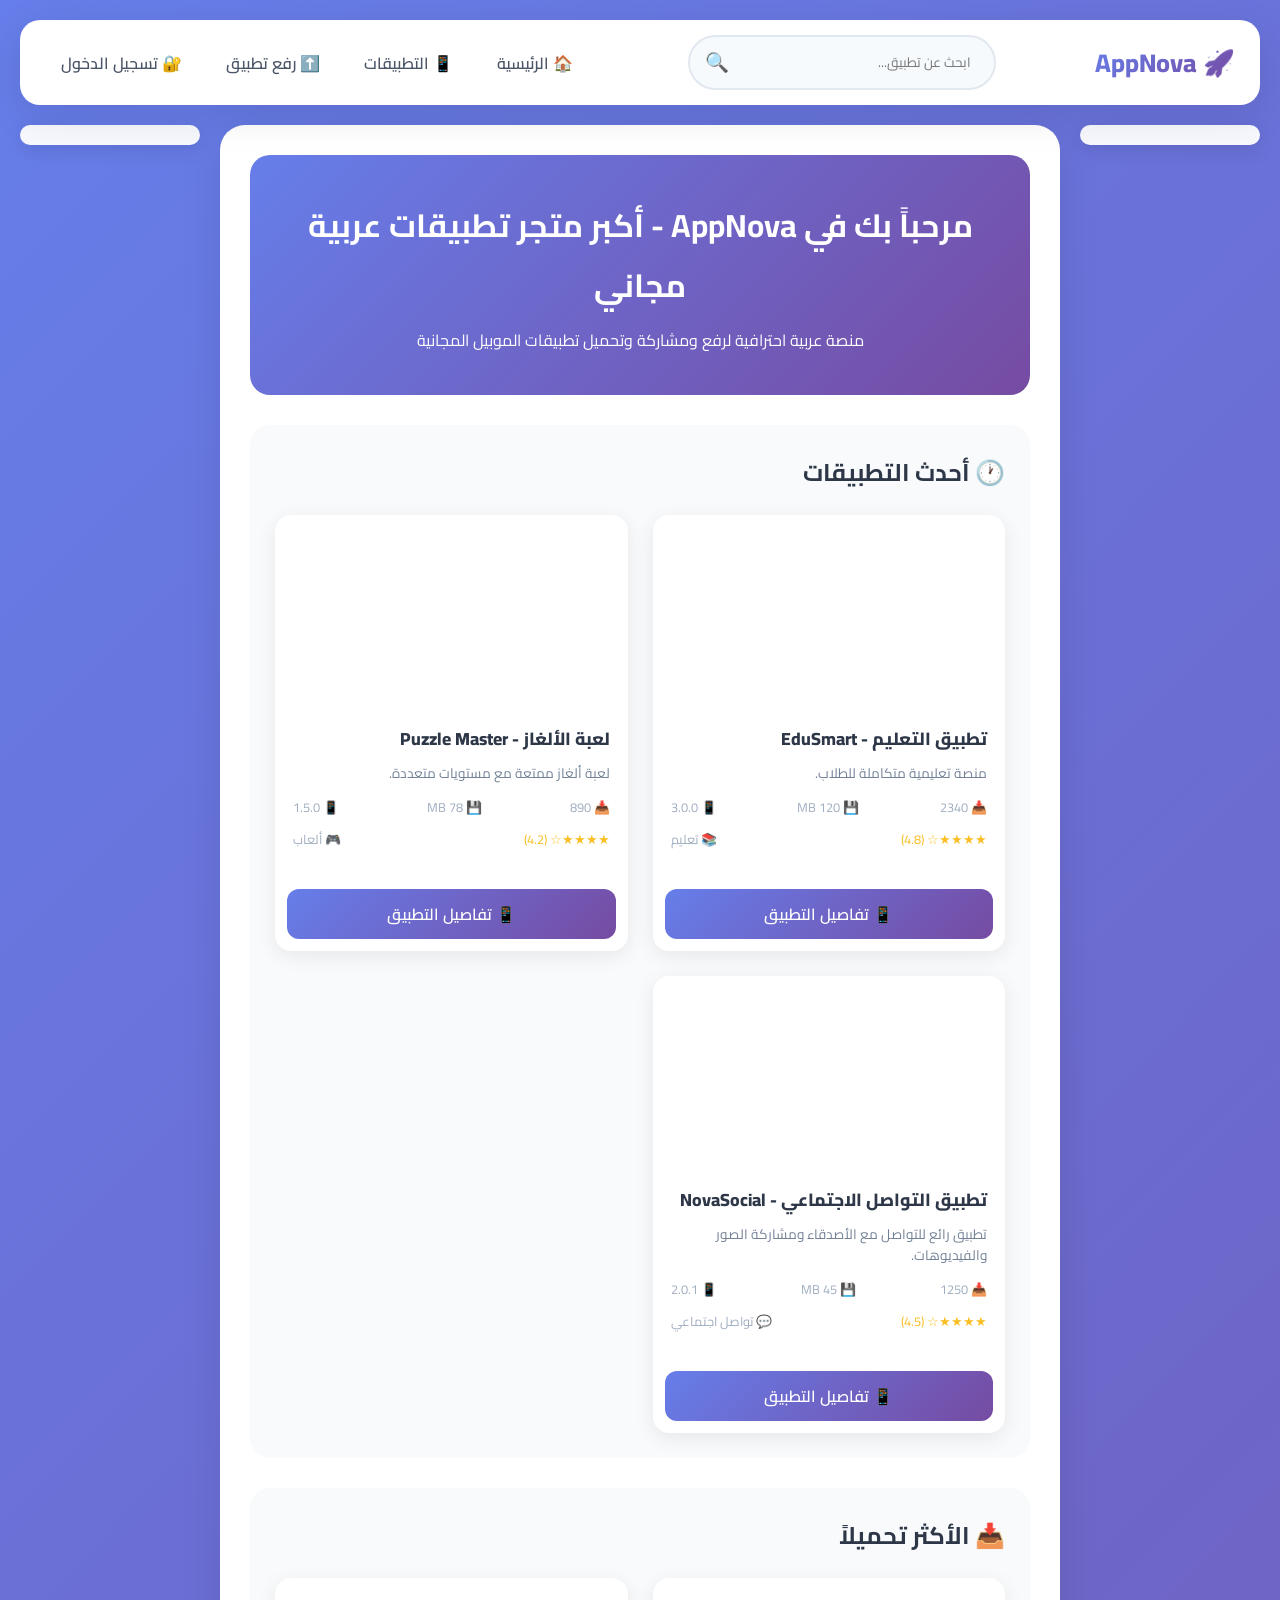
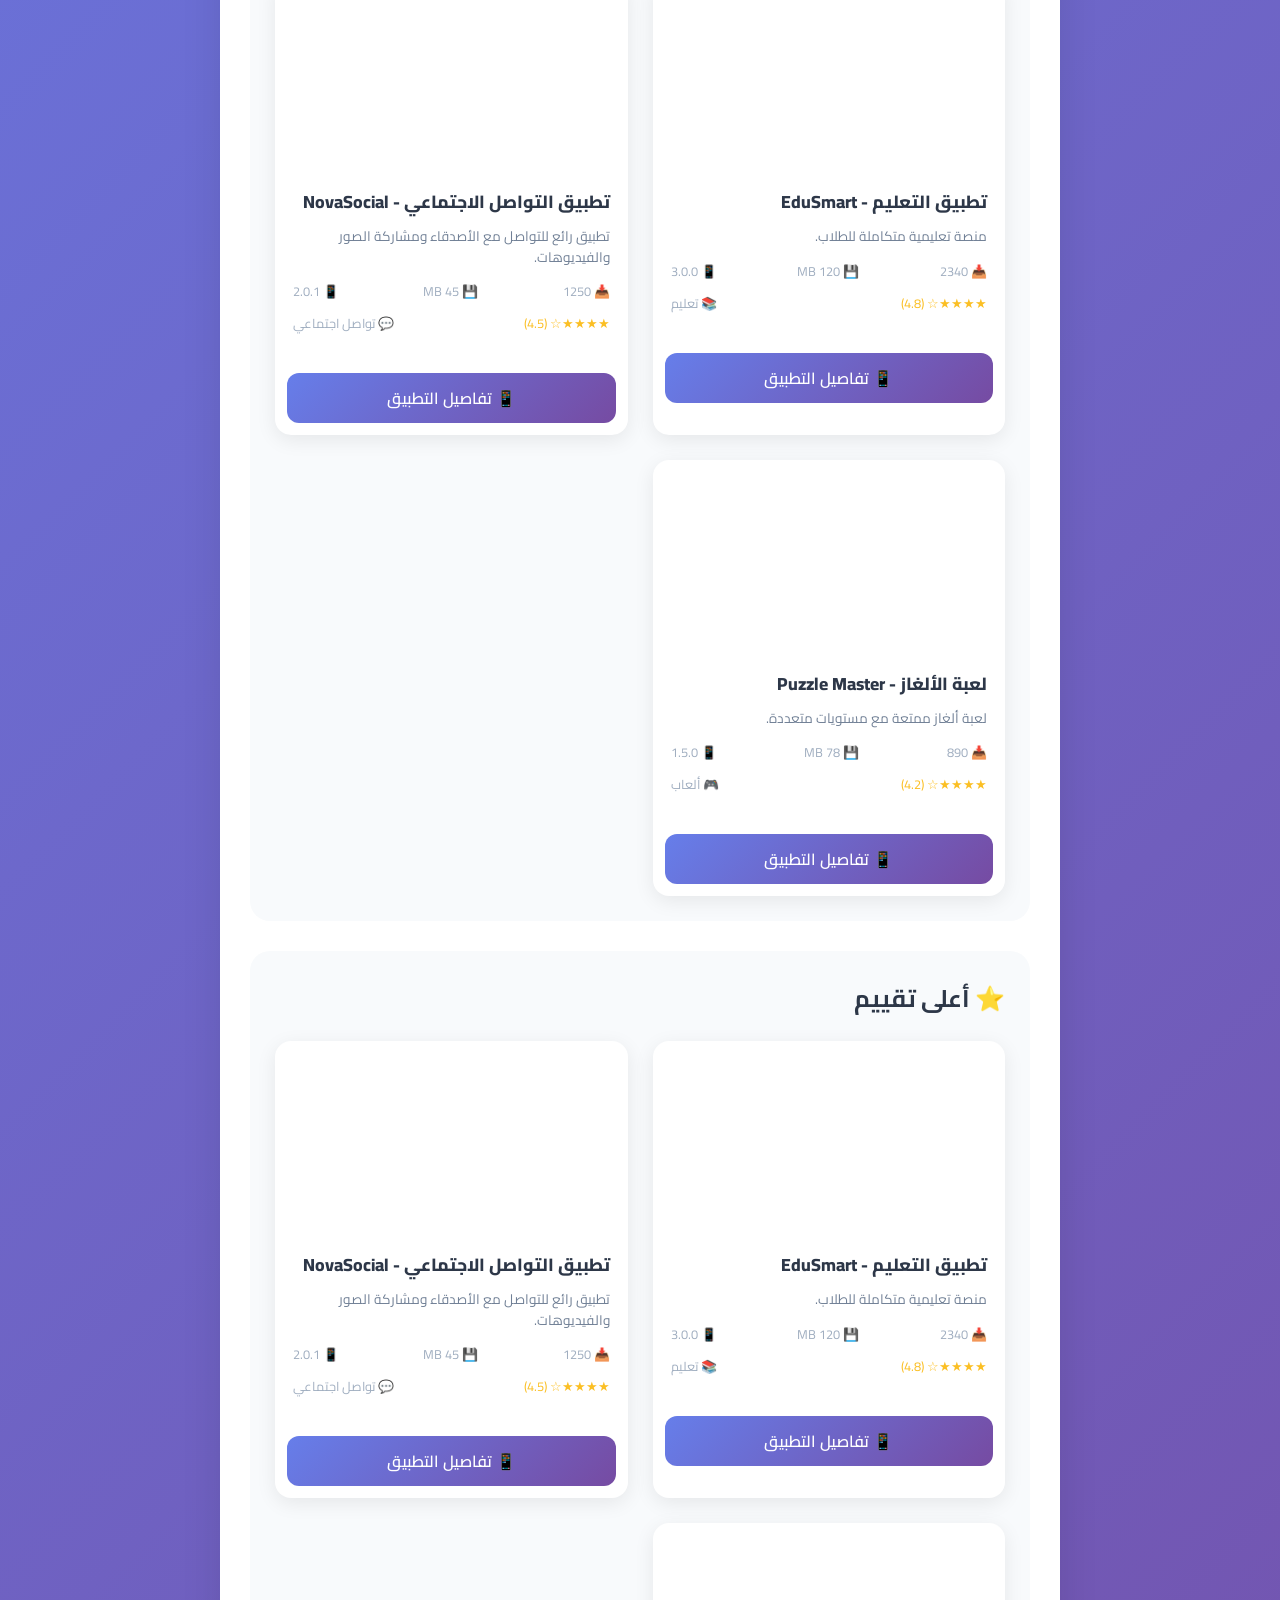
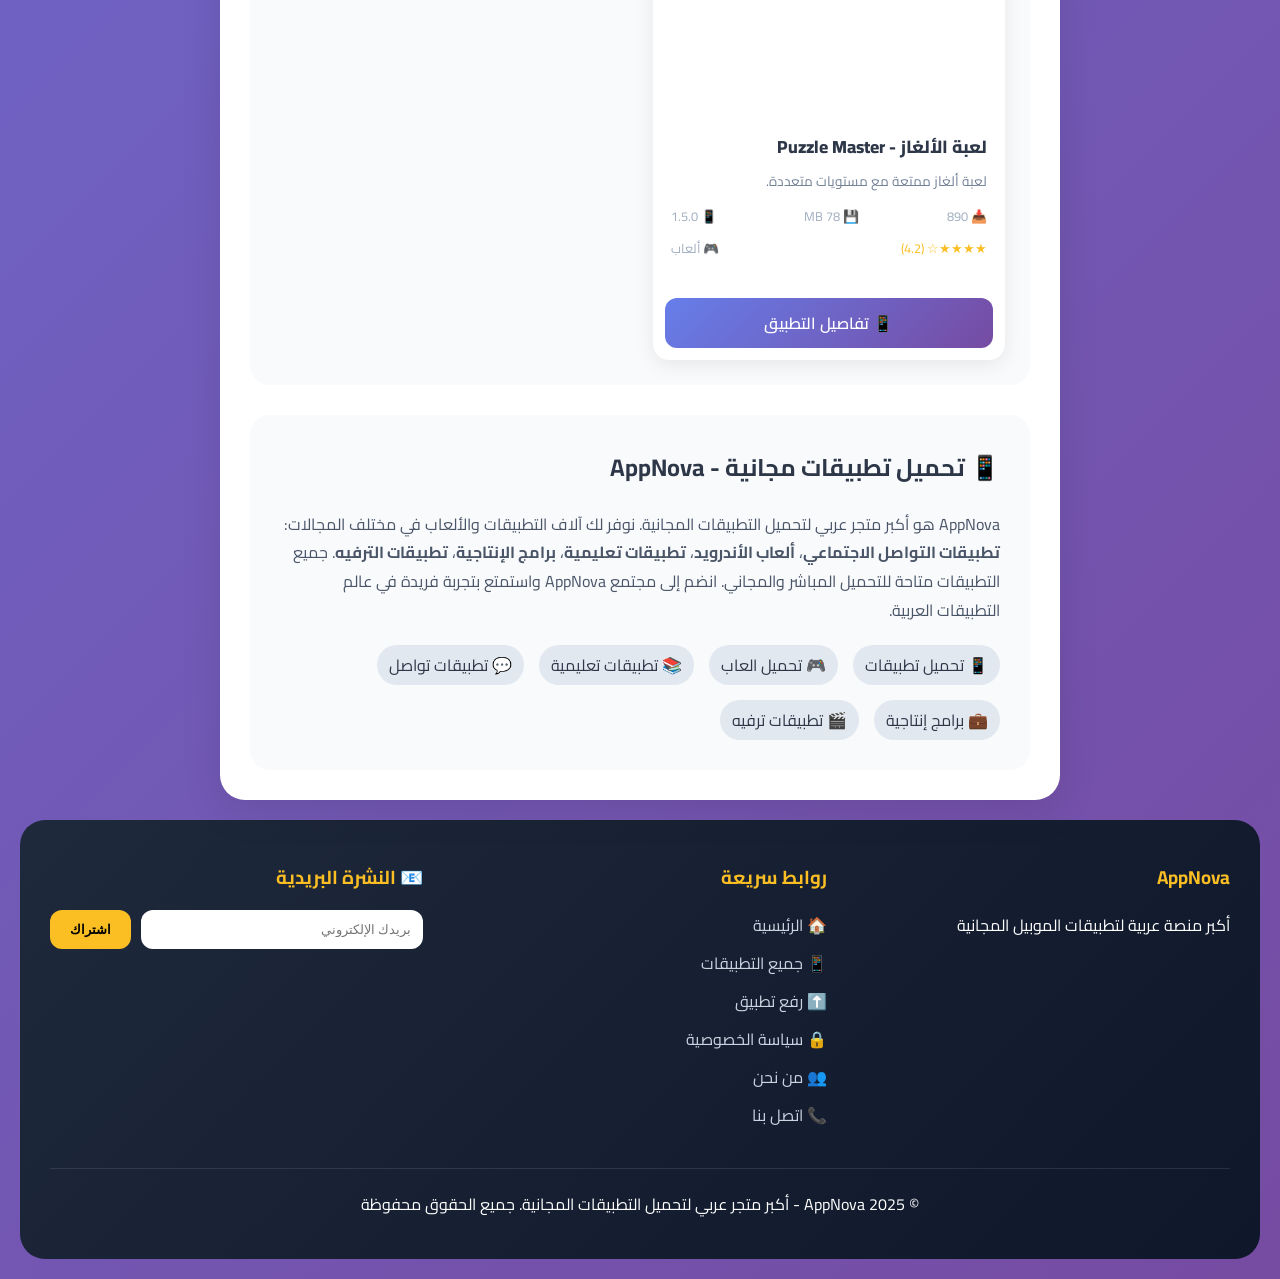
==== commit 493b7096: "Add files via upload" ====
--- a/index.html
+++ b/index.html
@@ -4,7 +4,7 @@
     <meta charset="UTF-8">
     <meta name="viewport" content="width=device-width, initial-scale=1.0">
     <title>AppNova | أكبر متجر تطبيقات عربية - تحميل تطبيقات مجانية</title>
-    <meta name="google-adsense-account" content="ca-pub-8584077826935053">
+    
     <!-- SEO Meta Tags -->
     <meta name="description" content="AppNova: أكبر منصة عربية لتحميل وتحميل التطبيقات المجانية. اكتشف آلاف التطبيقات والألعاب والتطبيقات التعليمية والاجتماعية. حمّل التطبيقات الآن مجاناً!">
     <meta name="keywords" content="تحميل تطبيقات, تطبيقات عربية, تحميل برامج, تطبيقات مجانية, متجر تطبيقات, ألعاب مجانية, تطبيقات أندرويد, تطبيقات آيفون, تطبيقات موبايل, AppNova, تحميل العاب, تطبيقات تعليمية, تطبيقات تواصل اجتماعي">
@@ -37,7 +37,7 @@
     <link href="https://fonts.googleapis.com/css2?family=Cairo:wght@400;500;600;700;800&display=swap" rel="stylesheet">
     
     <!-- Stylesheet -->
-    <link rel="stylesheet" href="/AppNova/style.css">
+    <link rel="stylesheet" href="style.css">
     
     <!-- Schema.org Structured Data -->
     <script type="application/ld+json">
@@ -179,9 +179,9 @@
         </div>
     </div>
 
-    <script src="/AppNova/config.js"></script>
-    <script src="/AppNova/common.js"></script>
-    <script src="/AppNova/home.js"></script>
+    <script src="config.js"></script>
+    <script src="common.js"></script>
+    <script src="home.js"></script>
     <script>
         function searchApps() {
             let term = document.getElementById('searchInput')?.value.toLowerCase().trim();
@@ -189,4 +189,4 @@
         }
     </script>
 </body>
-</html>
+</html>
--- a/style.css
+++ b/style.css
@@ -0,0 +1,968 @@
+* {
+    margin: 0;
+    padding: 0;
+    box-sizing: border-box;
+}
+
+body {
+    font-family: 'Cairo', sans-serif;
+    background: linear-gradient(135deg, #667eea 0%, #764ba2 100%);
+    min-height: 100vh;
+    color: #2d3748;
+}
+
+/* شريط التنقل */
+.navbar {
+    background: white;
+    border-radius: 20px;
+    box-shadow: 0 10px 40px rgba(0,0,0,0.1);
+    margin: 20px;
+    position: relative;
+    top: auto;
+    z-index: 100;
+}
+
+.nav-container {
+    padding: 15px 25px;
+    display: flex;
+    justify-content: space-between;
+    align-items: center;
+    flex-wrap: wrap;
+    gap: 15px;
+}
+
+.logo {
+    font-size: 1.6rem;
+    font-weight: 800;
+    background: linear-gradient(135deg, #667eea 0%, #764ba2 100%);
+    -webkit-background-clip: text;
+    background-clip: text;
+    color: transparent;
+}
+
+.search-container {
+    display: flex;
+    background: #f7fafc;
+    border-radius: 50px;
+    padding: 5px 15px;
+    border: 2px solid #e2e8f0;
+}
+
+.search-container input {
+    border: none;
+    background: none;
+    padding: 8px;
+    width: 250px;
+    font-family: inherit;
+    outline: none;
+}
+
+.search-container button {
+    background: none;
+    border: none;
+    cursor: pointer;
+    color: #667eea;
+    font-size: 1.2rem;
+}
+
+.nav-links {
+    display: flex;
+    list-style: none;
+    gap: 12px;
+    flex-wrap: wrap;
+}
+
+.nav-links a {
+    text-decoration: none;
+    color: #4a5568;
+    font-weight: 600;
+    padding: 8px 16px;
+    border-radius: 12px;
+    transition: all 0.3s;
+    display: flex;
+    align-items: center;
+    gap: 8px;
+}
+
+.nav-links a:hover {
+    background: linear-gradient(135deg, #667eea 0%, #764ba2 100%);
+    color: white;
+}
+
+/* التخطيط الرئيسي */
+.main-layout {
+    display: flex;
+    max-width: 1400px;
+    margin: 0 auto;
+    padding: 0 20px;
+    gap: 20px;
+}
+
+.content-wrapper {
+    flex: 1;
+    min-width: 0;
+    background: white;
+    border-radius: 25px;
+    padding: 30px;
+    box-shadow: 0 10px 40px rgba(0,0,0,0.1);
+}
+
+/* الإعلانات الجانبية */
+.ad-sidebar {
+    width: 180px;
+    flex-shrink: 0;
+}
+
+.ad-container {
+    background: rgba(255,255,255,0.95);
+    border-radius: 15px;
+    padding: 10px;
+    text-align: center;
+    box-shadow: 0 5px 20px rgba(0,0,0,0.1);
+}
+
+.ad-container img {
+    max-width: 100%;
+    height: auto;
+}
+
+/* الهيرو */
+.hero {
+    text-align: center;
+    padding: 40px 30px;
+    background: linear-gradient(135deg, #667eea 0%, #764ba2 100%);
+    border-radius: 20px;
+    color: white;
+    margin-bottom: 30px;
+}
+
+.hero h1 {
+    font-size: 2rem;
+    margin-bottom: 10px;
+}
+
+/* أقسام التطبيقات */
+.apps-section {
+    background: #f8fafc;
+    border-radius: 20px;
+    padding: 25px;
+    margin-bottom: 30px;
+}
+
+.apps-section h2 {
+    margin-bottom: 20px;
+    color: #2d3748;
+}
+
+.apps-grid {
+    display: grid;
+    grid-template-columns: repeat(auto-fill, minmax(280px, 1fr));
+    gap: 25px;
+}
+
+/* بطاقات التطبيقات */
+.app-card {
+    background: white;
+    border-radius: 16px;
+    overflow: hidden;
+    box-shadow: 0 5px 20px rgba(0,0,0,0.08);
+    transition: all 0.3s;
+    cursor: pointer;
+}
+
+.app-card:hover {
+    transform: translateY(-5px);
+    box-shadow: 0 15px 35px rgba(0,0,0,0.15);
+}
+
+.app-card-image {
+    width: 100%;
+    height: 180px;
+    object-fit: cover;
+}
+
+.app-card-content {
+    padding: 18px;
+}
+
+.app-card-title {
+    font-size: 1.1rem;
+    font-weight: 800;
+    margin-bottom: 8px;
+    color: #2d3748;
+}
+
+.app-card-description {
+    color: #718096;
+    font-size: 0.85rem;
+    margin-bottom: 12px;
+    line-height: 1.5;
+    display: -webkit-box;
+    -webkit-line-clamp: 2;
+    -webkit-box-orient: vertical;
+    overflow: hidden;
+}
+
+.app-card-meta {
+    display: flex;
+    justify-content: space-between;
+    margin-bottom: 8px;
+    font-size: 0.8rem;
+    color: #a0aec0;
+}
+
+.app-card-rating {
+    color: #fbbf24;
+}
+
+.app-card-download {
+    display: block;
+    background: linear-gradient(135deg, #667eea 0%, #764ba2 100%);
+    color: white;
+    text-align: center;
+    padding: 10px;
+    border-radius: 12px;
+    text-decoration: none;
+    font-weight: 600;
+    margin: 12px;
+    cursor: pointer;
+    transition: all 0.3s;
+}
+
+.app-card-download:hover {
+    transform: scale(1.02);
+    background: linear-gradient(135deg, #764ba2 0%, #667eea 100%);
+}
+
+/* الفوتر */
+.footer {
+    background: linear-gradient(135deg, #1e293b 0%, #0f172a 100%);
+    color: white;
+    border-radius: 25px;
+    margin: 20px;
+    padding: 40px 30px;
+}
+
+.footer-content {
+    display: grid;
+    grid-template-columns: repeat(auto-fit, minmax(250px, 1fr));
+    gap: 30px;
+    margin-bottom: 30px;
+}
+
+.footer-section h3 {
+    margin-bottom: 15px;
+    color: #fbbf24;
+}
+
+.footer-section a {
+    color: #cbd5e1;
+    text-decoration: none;
+    display: block;
+    margin-bottom: 8px;
+}
+
+.footer-section a:hover {
+    color: #fbbf24;
+}
+
+.footer-section ul {
+    list-style: none;
+}
+
+.newsletter {
+    display: flex;
+    gap: 10px;
+    margin-top: 10px;
+}
+
+.newsletter input {
+    flex: 1;
+    padding: 12px;
+    border: none;
+    border-radius: 12px;
+}
+
+.newsletter button {
+    padding: 12px 20px;
+    background: #fbbf24;
+    border: none;
+    border-radius: 12px;
+    cursor: pointer;
+    font-weight: bold;
+}
+
+.footer-bottom {
+    text-align: center;
+    padding-top: 20px;
+    border-top: 1px solid rgba(255,255,255,0.1);
+}
+
+/* نماذج */
+.upload-form-container, .auth-container {
+    max-width: 600px;
+    margin: 0 auto;
+}
+
+.form-group {
+    margin-bottom: 15px;
+}
+
+.form-group label {
+    display: block;
+    margin-bottom: 8px;
+    font-weight: 600;
+}
+
+.form-group input,
+.form-group select,
+.form-group textarea {
+    width: 100%;
+    padding: 12px;
+    border: 2px solid #e2e8f0;
+    border-radius: 12px;
+    font-family: inherit;
+    font-size: 0.95rem;
+}
+
+.form-group input:focus,
+.form-group select:focus,
+.form-group textarea:focus {
+    outline: none;
+    border-color: #667eea;
+}
+
+.form-row {
+    display: grid;
+    grid-template-columns: 1fr 1fr;
+    gap: 15px;
+    margin-bottom: 15px;
+}
+
+.submit-btn {
+    width: 100%;
+    padding: 14px;
+    background: linear-gradient(135deg, #667eea 0%, #764ba2 100%);
+    color: white;
+    border: none;
+    border-radius: 12px;
+    font-weight: bold;
+    cursor: pointer;
+    transition: transform 0.2s;
+}
+
+.submit-btn:hover {
+    transform: translateY(-2px);
+}
+
+/* التصنيفات */
+.categories-bar {
+    display: flex;
+    gap: 12px;
+    margin-bottom: 30px;
+    flex-wrap: wrap;
+    justify-content: center;
+}
+
+.category-btn {
+    padding: 8px 20px;
+    border: 2px solid #667eea;
+    background: white;
+    border-radius: 50px;
+    cursor: pointer;
+    font-family: inherit;
+    font-weight: 600;
+}
+
+.category-btn.active,
+.category-btn:hover {
+    background: linear-gradient(135deg, #667eea 0%, #764ba2 100%);
+    color: white;
+}
+
+/* النوافذ المنبثقة */
+.modal {
+    display: none;
+    position: fixed;
+    z-index: 1000;
+    left: 0;
+    top: 0;
+    width: 100%;
+    height: 100%;
+    background: rgba(0,0,0,0.7);
+}
+
+.modal-content {
+    background: white;
+    margin: 5% auto;
+    padding: 30px;
+    border-radius: 25px;
+    width: 90%;
+    max-width: 500px;
+    position: relative;
+}
+
+.close {
+    position: absolute;
+    left: 20px;
+    top: 20px;
+    font-size: 28px;
+    cursor: pointer;
+}
+
+/* تنبيهات */
+.alert {
+    position: fixed;
+    top: 20px;
+    right: 20px;
+    padding: 15px 25px;
+    border-radius: 12px;
+    color: white;
+    font-weight: 600;
+    z-index: 1001;
+    animation: slideIn 0.3s;
+}
+
+.alert-success { background: #10b981; }
+.alert-error { background: #ef4444; }
+.alert-info { background: #3b82f6; }
+
+@keyframes slideIn {
+    from { transform: translateX(100%); opacity: 0; }
+    to { transform: translateX(0); opacity: 1; }
+}
+
+@keyframes slideOut {
+    from { transform: translateX(0); opacity: 1; }
+    to { transform: translateX(100%); opacity: 0; }
+}
+
+@keyframes spin {
+    0% { transform: rotate(0deg); }
+    100% { transform: rotate(360deg); }
+}
+
+/* ========== أنماط صفحة تفاصيل التطبيق ========== */
+.app-details-container {
+    max-width: 1200px;
+    margin: 0 auto;
+    background: white;
+    border-radius: 25px;
+    overflow: hidden;
+}
+
+.app-header {
+    background: linear-gradient(135deg, #667eea 0%, #764ba2 100%);
+    padding: 40px;
+    color: white;
+}
+
+.app-header-content {
+    display: flex;
+    flex-wrap: wrap;
+    gap: 30px;
+    align-items: center;
+}
+
+.app-icon-large {
+    width: 120px;
+    height: 120px;
+    border-radius: 25px;
+    box-shadow: 0 10px 30px rgba(0,0,0,0.3);
+    object-fit: cover;
+}
+
+.app-info h1 {
+    font-size: 2rem;
+    margin-bottom: 10px;
+}
+
+.app-meta {
+    display: flex;
+    flex-wrap: wrap;
+    gap: 15px;
+    margin-top: 15px;
+}
+
+.app-meta span {
+    background: rgba(255,255,255,0.2);
+    padding: 5px 12px;
+    border-radius: 50px;
+    font-size: 0.9rem;
+}
+
+.stars {
+    color: #fbbf24;
+    font-size: 1.2rem;
+}
+
+.app-body {
+    padding: 30px;
+}
+
+.app-actions {
+    margin-bottom: 30px;
+}
+
+.download-btn {
+    background: linear-gradient(135deg, #10b981 0%, #059669 100%);
+    color: white;
+    border: none;
+    padding: 15px 40px;
+    border-radius: 50px;
+    font-size: 1.2rem;
+    font-weight: bold;
+    cursor: pointer;
+    text-decoration: none;
+    display: inline-block;
+    transition: all 0.3s;
+}
+
+.download-btn:hover {
+    transform: translateY(-2px);
+    box-shadow: 0 10px 25px rgba(16, 185, 129, 0.3);
+}
+
+.app-gallery {
+    margin: 30px 0;
+}
+
+.app-gallery h3 {
+    margin-bottom: 15px;
+    color: #2d3748;
+}
+
+.gallery-grid {
+    display: grid;
+    grid-template-columns: repeat(auto-fill, minmax(200px, 1fr));
+    gap: 15px;
+}
+
+.gallery-grid img {
+    width: 100%;
+    height: 150px;
+    object-fit: cover;
+    border-radius: 12px;
+    cursor: pointer;
+    transition: transform 0.3s;
+}
+
+.gallery-grid img:hover {
+    transform: scale(1.05);
+}
+
+.app-description {
+    background: #f8fafc;
+    border-radius: 16px;
+    padding: 20px;
+    margin: 20px 0;
+    line-height: 1.8;
+}
+
+.rating-section {
+    background: #f8fafc;
+    border-radius: 16px;
+    padding: 20px;
+    margin: 20px 0;
+}
+
+.rating-stats {
+    margin: 20px 0;
+}
+
+.rating-bar {
+    display: flex;
+    align-items: center;
+    gap: 10px;
+    margin-bottom: 8px;
+}
+
+.rating-bar-label {
+    width: 60px;
+    color: #fbbf24;
+}
+
+.rating-bar-bg {
+    flex: 1;
+    height: 8px;
+    background: #e2e8f0;
+    border-radius: 4px;
+    overflow: hidden;
+}
+
+.rating-bar-fill {
+    height: 100%;
+    background: #fbbf24;
+    border-radius: 4px;
+}
+
+.rating-bar-count {
+    width: 40px;
+    color: #64748b;
+}
+
+.comments-section {
+    margin-top: 30px;
+}
+
+.comment-card {
+    background: #f8fafc;
+    border-radius: 16px;
+    padding: 20px;
+    margin-bottom: 15px;
+}
+
+.comment-header {
+    display: flex;
+    justify-content: space-between;
+    flex-wrap: wrap;
+    margin-bottom: 10px;
+    color: #64748b;
+}
+
+.comment-rating {
+    color: #fbbf24;
+}
+
+.add-comment {
+    background: #f8fafc;
+    border-radius: 16px;
+    padding: 20px;
+    margin-top: 20px;
+}
+
+.add-comment input,
+.add-comment textarea,
+.add-comment select {
+    width: 100%;
+    padding: 12px;
+    margin-bottom: 10px;
+    border: 2px solid #e2e8f0;
+    border-radius: 12px;
+    font-family: inherit;
+}
+
+.add-comment button {
+    background: linear-gradient(135deg, #667eea 0%, #764ba2 100%);
+    color: white;
+    border: none;
+    padding: 12px 25px;
+    border-radius: 12px;
+    cursor: pointer;
+    font-weight: bold;
+}
+
+.similar-apps {
+    margin-top: 40px;
+}
+
+.similar-grid {
+    display: grid;
+    grid-template-columns: repeat(auto-fill, minmax(200px, 1fr));
+    gap: 15px;
+    margin-top: 15px;
+}
+
+.similar-card {
+    background: #f8fafc;
+    border-radius: 12px;
+    padding: 10px;
+    cursor: pointer;
+    text-align: center;
+    transition: all 0.3s;
+}
+
+.similar-card:hover {
+    transform: translateY(-3px);
+    box-shadow: 0 5px 15px rgba(0,0,0,0.1);
+}
+
+.similar-card img {
+    width: 100%;
+    height: 100px;
+    object-fit: cover;
+    border-radius: 8px;
+}
+
+.loading-spinner {
+    text-align: center;
+    padding: 60px;
+    background: white;
+    border-radius: 25px;
+}
+
+.spinner {
+    width: 60px;
+    height: 60px;
+    border: 4px solid #e2e8f0;
+    border-top: 4px solid #667eea;
+    border-radius: 50%;
+    animation: spin 1s linear infinite;
+    margin: 0 auto 20px;
+}
+
+/* لوحة الإدارة */
+.admin-tabs {
+    display: flex;
+    gap: 10px;
+    margin-bottom: 20px;
+    flex-wrap: wrap;
+}
+
+.admin-tab {
+    padding: 10px 20px;
+    background: #f1f5f9;
+    border: none;
+    border-radius: 12px;
+    cursor: pointer;
+    font-weight: 600;
+    transition: all 0.3s;
+}
+
+.admin-tab.active,
+.admin-tab:hover {
+    background: linear-gradient(135deg, #667eea 0%, #764ba2 100%);
+    color: white;
+}
+
+.admin-panel {
+    display: none;
+}
+
+.admin-panel.active {
+    display: block;
+}
+
+.admin-table {
+    overflow-x: auto;
+}
+
+.admin-table table {
+    width: 100%;
+    border-collapse: collapse;
+}
+
+.admin-table th,
+.admin-table td {
+    padding: 12px;
+    text-align: right;
+    border-bottom: 1px solid #e2e8f0;
+}
+
+.admin-table th {
+    background: #f8fafc;
+    font-weight: 600;
+}
+
+.action-buttons {
+    display: flex;
+    gap: 8px;
+    flex-wrap: wrap;
+}
+
+.btn-delete {
+    background: #ef4444;
+    color: white;
+    border: none;
+    padding: 5px 10px;
+    border-radius: 6px;
+    cursor: pointer;
+}
+
+.btn-edit {
+    background: #3b82f6;
+    color: white;
+    border: none;
+    padding: 5px 10px;
+    border-radius: 6px;
+    cursor: pointer;
+}
+
+.btn-permissions {
+    background: #8b5cf6;
+    color: white;
+    border: none;
+    padding: 5px 10px;
+    border-radius: 6px;
+    cursor: pointer;
+}
+
+.btn-view {
+    background: #10b981;
+    color: white;
+    border: none;
+    padding: 5px 10px;
+    border-radius: 6px;
+    cursor: pointer;
+}
+
+.stats-cards {
+    display: grid;
+    grid-template-columns: repeat(auto-fit, minmax(150px, 1fr));
+    gap: 15px;
+    margin-bottom: 30px;
+}
+
+.stat-card {
+    background: linear-gradient(135deg, #667eea 0%, #764ba2 100%);
+    color: white;
+    padding: 20px;
+    border-radius: 16px;
+    text-align: center;
+}
+
+.stat-card h3 {
+    font-size: 2rem;
+    margin-bottom: 5px;
+}
+
+.permissions-list {
+    display: flex;
+    flex-direction: column;
+    gap: 10px;
+    margin: 20px 0;
+}
+
+.permission-item {
+    display: flex;
+    align-items: center;
+    gap: 10px;
+}
+
+.loading-skeleton {
+    background: linear-gradient(90deg, #f0f0f0 25%, #e0e0e0 50%, #f0f0f0 75%);
+    background-size: 200% 100%;
+    animation: loading 1s infinite;
+    padding: 40px;
+    text-align: center;
+    border-radius: 12px;
+    color: #94a3b8;
+}
+
+@keyframes loading {
+    0% { background-position: 200% 0; }
+    100% { background-position: -200% 0; }
+}
+
+/* ========== تصميم الموبايل ========== */
+@media (max-width: 768px) {
+    .main-layout {
+        flex-direction: column;
+        padding: 0 10px;
+    }
+    
+    .ad-sidebar {
+        width: 100%;
+        display: flex;
+        gap: 10px;
+        order: 1;
+    }
+    
+    .ad-sidebar .ad-container {
+        flex: 1;
+    }
+    
+    .content-wrapper {
+        order: 0;
+        padding: 15px;
+    }
+    
+    .nav-container {
+        flex-direction: column;
+    }
+    
+    .search-container {
+        width: 100%;
+    }
+    
+    .search-container input {
+        width: 100%;
+    }
+    
+    .hero h1 {
+        font-size: 1.5rem;
+    }
+    
+    .form-row {
+        grid-template-columns: 1fr;
+    }
+    
+    .apps-grid {
+        grid-template-columns: repeat(2, 1fr);
+        gap: 12px;
+    }
+    
+    .app-card-image {
+        height: 100px;
+    }
+    
+    .app-card-content {
+        padding: 10px;
+    }
+    
+    .app-card-title {
+        font-size: 0.85rem;
+    }
+    
+    .footer {
+        margin: 10px;
+        padding: 20px 15px;
+    }
+    
+    .footer-content {
+        grid-template-columns: 1fr;
+        gap: 15px;
+    }
+    
+    .admin-tabs {
+        gap: 5px;
+    }
+    
+    .admin-tab {
+        padding: 6px 12px;
+        font-size: 0.8rem;
+    }
+    
+    .stats-cards {
+        grid-template-columns: repeat(2, 1fr);
+    }
+    
+    /* أنماط صفحة التفاصيل للموبايل */
+    .app-header-content {
+        flex-direction: column;
+        text-align: center;
+    }
+    
+    .gallery-grid {
+        grid-template-columns: repeat(2, 1fr);
+    }
+    
+    .similar-grid {
+        grid-template-columns: repeat(2, 1fr);
+    }
+    
+    .comment-header {
+        flex-direction: column;
+        gap: 5px;
+    }
+    
+    .app-meta {
+        justify-content: center;
+    }
+}
+
+/* تحسينات SEO */
+h1, h2, h3 {
+    scroll-margin-top: 100px;
+}
+
+/* تحسين عرض الروابط */
+a {
+    text-decoration: none;
+}
+
+/* تحسين الطباعة للموبايل */
+@media (max-width: 768px) {
+    h1 { font-size: 1.8rem; }
+    h2 { font-size: 1.4rem; }
+}
